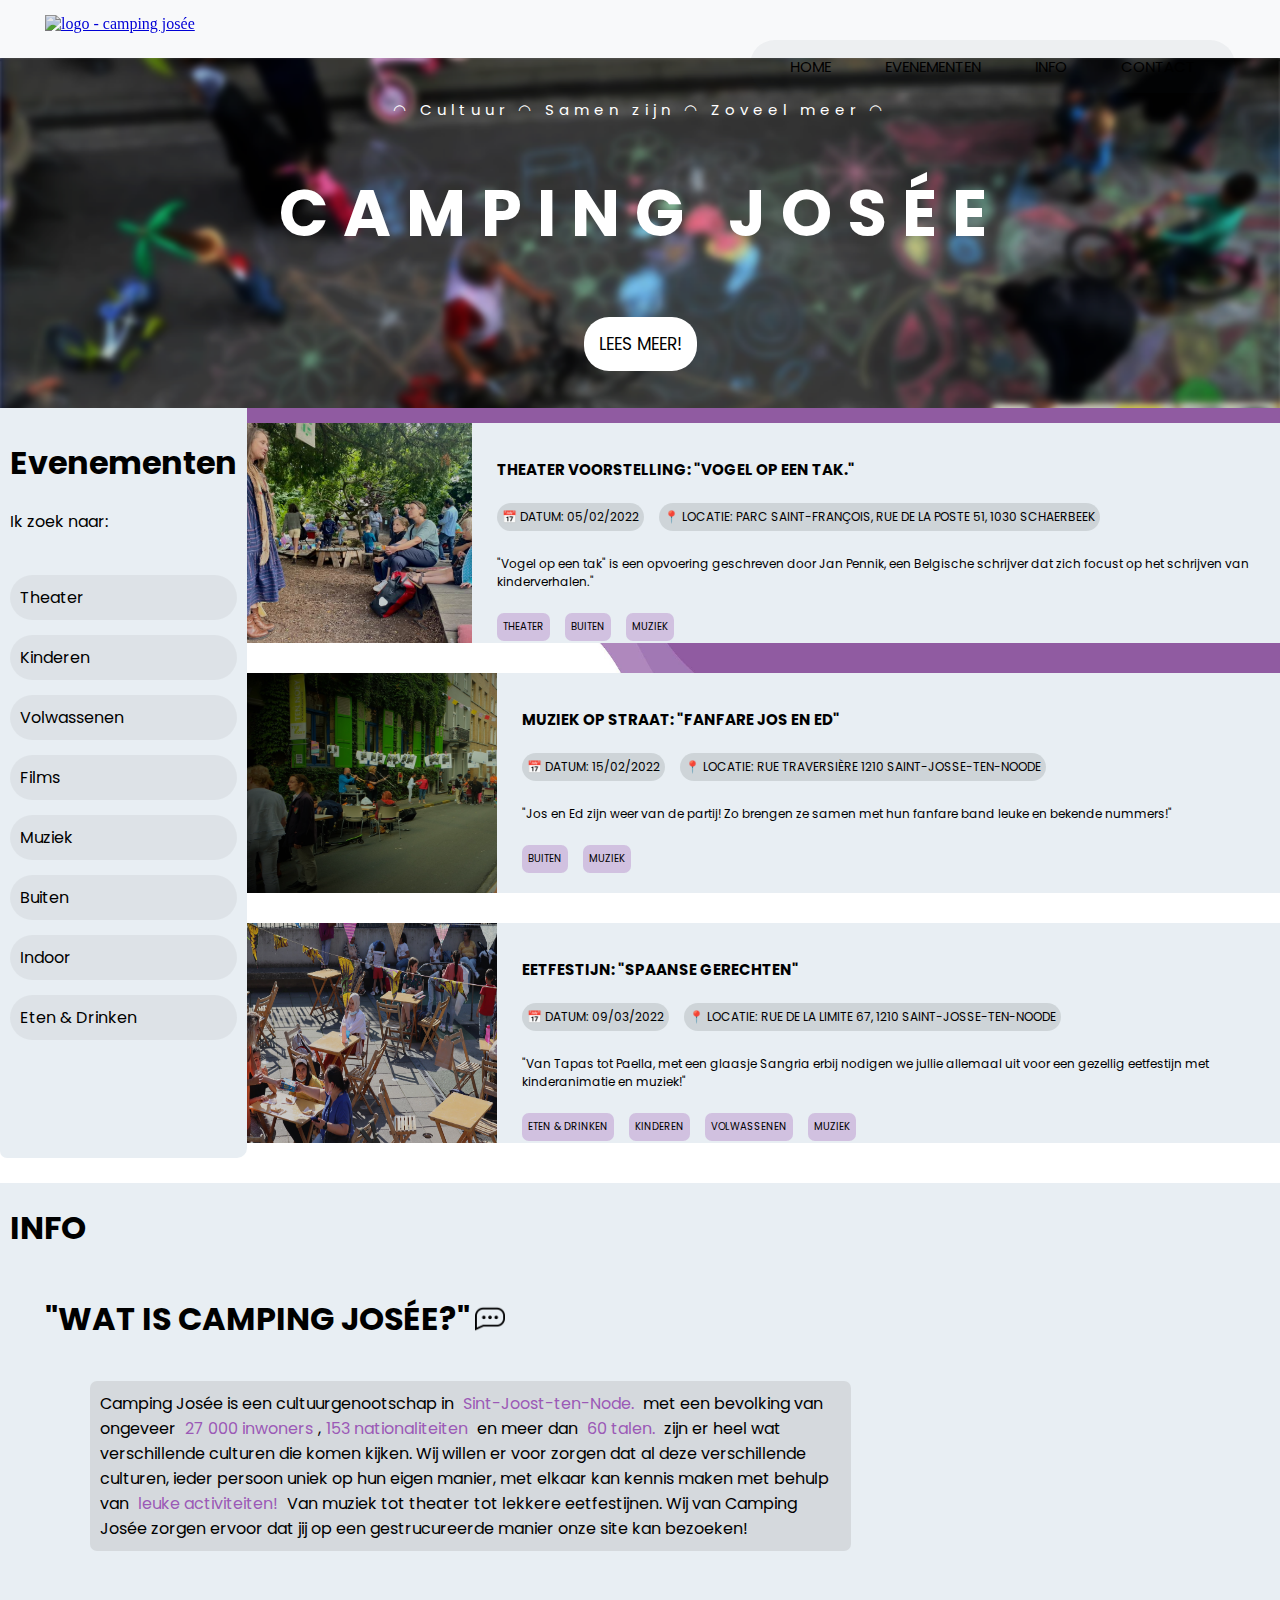
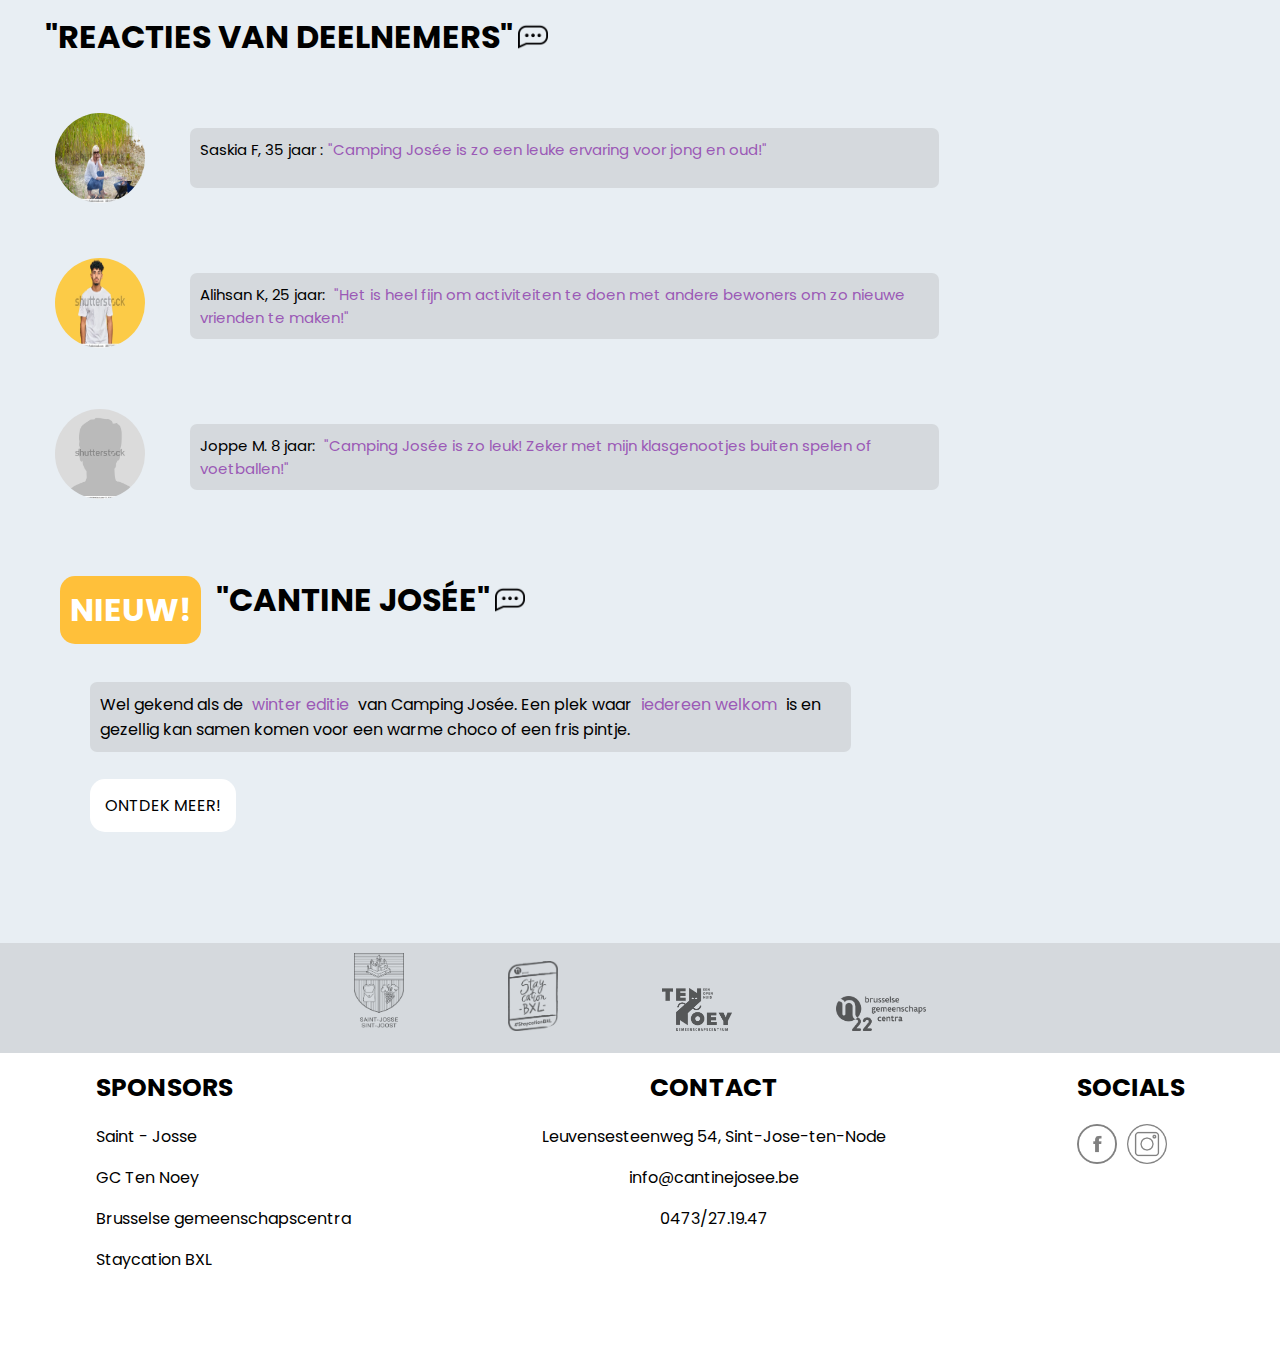
==== index.html @ c9c025d7 "PUSH2" ====
<!DOCTYPE html>
<html lang="en">

<head>
    <meta charset="UTF-8">
    <meta http-equiv="X-UA-Compatible" content="IE=edge">
    <meta name="viewport" content="width=device-width, initial-scale=1.0">
    <link rel="stylesheet" href="css/styles.css">
    <script src="scripts/script.js"></script>
    <title>Document</title>
</head>

<body>
    <div class="content_site">
        <div class="topnav">
            <a href="index.html"><img src="images/Logo_Camping_Josee.png" alt="logo - camping josée"></a>
            <div class="topnav_right">
                <a href="#index.html">home</a>
                <a href="#events">evenementen</a>
                <a href="#info">info</a>
                <a href="contact.html">contact</a>
            </div>
        </div>
        <div class="headerimg">
            <div class="headertext">
                <div class="header_spacer"></div>
                <p>◠ Cultuur ◠ Samen zijn ◠ Zoveel meer ◠</p>
                <h1>camping josée</h1>
                <div class="header_spacer"></div>
                <div class="button_header">
                    <a href="#info">lees meer!</a>
                </div>
            </div>
        </div>
        <div id="events"></div>
        <div class="events_area">
            <div class="eventsearch_area">
                <h1>Evenementen</h1>
                <p>Ik zoek naar:</p>
                <div class="header_spacer"></div>
                <div class="search_buttons">
                    <a href="theater.html">Theater</a>
                    <a href="kinderen.html">Kinderen</a>
                    <a href="volwassenen.html">Volwassenen</a>
                    <a href="films.html">Films</a>
                    <a href="muziek.html">Muziek</a>
                    <a href="buiten.html">Buiten</a>
                    <a href="indoor.html">Indoor</a>
                    <a href="eten.html">Eten & Drinken</a>
                </div>
            </div>
            <div class="card_position">
                <div class="event_card">
                    <img class="imagecard1" src="images/foto 2.jpg" alt="event_theater_buiten">
                    <div class="eventtext">
                        <div class="header_spacer"></div>
                        <h1>Theater voorstelling: "Vogel op een tak."</h1>
                        <div class="data_event">
                            <p>📅 Datum: 05/02/2022</p>
                            <p>📍 Locatie: Parc Saint-François, Rue de la Poste 51, 1030 Schaerbeek</p>
                        </div>
                        <p class="maxpwidth">"Vogel op een tak" is een opvoering geschreven door
                            Jan Pennik, een Belgische schrijver dat zich focust
                            op het schrijven van kinderverhalen."</p>
                        <div class="tags_event">
                            <p>theater</p>
                            <p>buiten</p>
                            <p>muziek</p>
                        </div>
                    </div>
                </div>

                <div class="event_card">
                    <img src="images/foto 8.jpg" alt="event_theater_buiten">
                    <div class="eventtext">
                        <div class="header_spacer"></div>
                        <h1>Muziek op straat: "Fanfare Jos en Ed"</h1>
                        <div class="data_event">
                            <p>📅 Datum: 15/02/2022</p>
                            <p>📍 Locatie:
                                Rue Traversière 1210 Saint-Josse-ten-Noode </p>
                        </div>
                        <p class="maxpwidth">"Jos en Ed zijn weer van de partij!
                            Zo brengen ze samen met hun fanfare band
                            leuke en bekende nummers!"</p>
                        <div class="tags_event">
                            <p>buiten</p>
                            <p>muziek</p>
                        </div>
                    </div>
                </div>

                <div class="event_card">
                    <img src="images/foto 10.jpg" alt="event_theater_buiten">
                    <div class="eventtext">
                        <div class="header_spacer"></div>
                        <h1>Eetfestijn: "Spaanse Gerechten"</h1>
                        <div class="data_event">
                            <p>📅 Datum: 09/03/2022</p>
                            <p>📍 Locatie: Rue de la Limite 67, 1210 Saint-Josse-ten-Noode</p>
                        </div>
                        <p class="maxpwidth">"Van Tapas tot Paella, met een glaasje Sangria erbij nodigen
                            we jullie allemaal uit voor een gezellig eetfestijn met
                            kinderanimatie en muziek!"</p>
                        <div class="tags_event">
                            <p>eten & drinken</p>
                            <p>kinderen</p>
                            <p>volwassenen</p>
                            <p>muziek</p>
                        </div>
                    </div>
                </div>
            </div>
        </div>
        <div class="header_spacer"></div>
        <div id="info"></div>
        <div class="more_area">
            <h1 class="h1_more">Info</h1>
            <div class="more_card">
                <div class="morecard_info">
                    <div class="positioner_morecard">
                        <h1>"Wat is Camping Josée?"</h1>
                        <img src="images/ico/ico_comment.png" alt="comment icon">
                    </div>
                    <p>Camping Josée is een cultuurgenootschap in <a href="">Sint-Joost-ten-Node.</a>
                        met een bevolking van ongeveer <a href="">27 000 inwoners</a>,<a href="">153
                            nationaliteiten</a> en meer dan <a href="">60 talen.</a>
                        zijn er heel wat verschillende culturen die komen kijken.

                        Wij willen er voor zorgen dat al deze verschillende culturen,
                        ieder persoon uniek op hun eigen manier, met elkaar kan kennis
                        maken met behulp van <a href="">leuke activiteiten!</a>

                        Van muziek tot theater tot lekkere eetfestijnen.
                        Wij van Camping Josée zorgen ervoor dat jij op een
                        gestrucureerde manier onze site kan bezoeken!
                    </p>
                </div>
            </div>
            <div class="header_spacer"></div>
            <div class="more_card">
                <div class="morecard_info">
                    <div class="positioner_morecard">
                        <h1>"Reacties van deelnemers"</h1>
                        <img src="images/ico/ico_comment.png" alt="comment icon">
                    </div>
                    <div class="profile_area">
                        <img src="images/stockphoto_acc/02082017-riga-latvia-handsome-female-600w-1614384241.webp"
                            alt="">
                        <p class="profile_comment"> Saskia F, 35 jaar :<a href="">"Camping Josée is zo een leuke
                                ervaring voor jong en oud!"</a></p>
                    </div>
                    <div class="profile_area">
                        <img src="images/stockphoto_acc/young-arab-man-wearing-casual-600w-1897755904.webp" alt="">
                        <p class="profile_comment">Alihsan K, 25 jaar: <a href="">"Het is heel fijn om
                                activiteiten te doen met andere bewoners om zo nieuwe vrienden te maken!"</a>
                        </p>
                    </div>
                    <div class="profile_area">
                        <img src="images/stockphoto_acc/default-avatar-profile-icon-grey-600w-518740741.webp" alt="">
                        <p class="profile_comment">Joppe M. 8 jaar: <a href="">"Camping Josée is zo leuk! Zeker
                                met mijn klasgenootjes buiten spelen of voetballen!"</a></p>
                    </div>
                </div>
            </div>
            <div class="header_spacer"></div>
            <div class="about_cantine">
                <div class="h1_textcantine">
                    <h1 id="new">nieuw!</h1>
                    <h1>"Cantine Josée"</h1>
                    <img src="images/ico/ico_comment.png" alt="comment icon">
                </div>
                <div class="info_cantine">
                    <p>Wel gekend als de <a href="">winter editie</a> van Camping Josée.
                        Een plek waar <a href="">iedereen welkom</a> is en gezellig kan samen komen voor
                        een warme choco of een fris pintje.</p>
                    <div class="header_spacer"></div>
                    <div class="button_cantine">
                        <a href="https://gpatsis.wixsite.com/cantinejosee/about-1" target="_blank">ontdek meer!</a>
                    </div>
                </div>
            </div>
            <div id="last_header" class="header_spacer"></div>
        </div>
        <div class="footer_page">
            <div class="footergray">
                <div class="header_spacer"></div>
                <div class="sponsors">
                    <a href="https://www.sjtn.brussels/nl" target="_blank"><img class="sponmarg" id="spo1"
                            src="images/ico/Sint-Joost-Ten-Node_logo_zwart.png" alt="sponsors"></a>
                    <a href="https://www.brussel.be/staycation-bxl-2021?_ga=2.72698323.1706214478.1643331813-280114804.1643331813"
                        target="_blank"><img class="sponmarg" id="spo2" src="images/ico/StaycationBXL_zwart.png"
                            alt="sponsors"></a>
                    <a href="https://www.tennoey.be/" target="_blank"><img class="sponmarg" id="spo3"
                            src="images/ico/Ten-Noey_logo_zwart.png" alt="sponsors"></a>
                    <a href="https://www.n22.brussels/" target="_blank"><img id="spo4" src="images/ico/N22_zwart.png"
                            alt="sponsors"></a>
                </div>
            </div>
            <div class="footerwhite">
                <div class="spons_pos">
                    <div id="sponsleft" class="spons_card">
                        <h1>sponsors</h1>
                        <p>Saint - Josse</p>
                        <p>GC Ten Noey</p>
                        <p>Brusselse gemeenschapscentra</p>
                        <p>Staycation BXL</p>
                    </div>
                    <div id="sponscenter" class="spons_card">
                        <h1>contact</h1>
                        <p>Leuvensesteenweg 54, Sint-Jose-ten-Node</p>
                        <p>info@cantinejosee.be </p>
                        <p>0473/27.19.47</p>
                    </div>
                    <div class="spons_card">
                        <h1>socials</h1>
                        <div class="imgspons">
                            <img class="imgspmar" src="images/ico/facebook.png" alt="facebook">
                            <img src="images/ico/instagram.png" alt="instagram">
                        </div>
                    </div>
                </div>
            </div>
        </div>
    </div>
</body>

</html>
---- css/styles.css ----
/* IMPORT FONT */

@import url('https://fonts.googleapis.com/css2?family=Poppins:wght@400;500;700&display=swap%27');


/*  */

body {
    margin: 0;

}

.events_area {
    display: flex;
    flex-direction: row;
    background-image: url(../images/background_event3.jpg);
    background-size: cover;

}

.more_area {
    display: flex;
    justify-content: center;
    flex-direction: column;
    background-color: #e8eef3;

}

.h1_more{
    font-family: 'Poppins', sans-serif;
    color: black;
    text-transform: uppercase; 
    text-align: left; 
    margin-left: 10px;

}

.more_card {
    width: 100%;

}

.morecard_info {
    margin-left: 45px;

}

.positioner_morecard {
    display: flex;
    flex-direction: row;

}

.positioner_morecard img {
    width: 30px;
    height: 30px;
    margin-left: 5px;
    margin-top: 30px;

}

.more_card h1 {
    font-family: 'Poppins', sans-serif;
    color: black;
    text-align: left;
    text-transform: uppercase;

}

.more_card p {
    font-family: 'Poppins', sans-serif;
    color: black;
    text-align: left;
    padding: 10px;
    margin-left: 45px;
    width: 60%;
    border-radius: 7px;
    background-color: #d5d9dd;



}

.more_card a {
    text-decoration: none;
    color: #9b59b6;
    border-radius: 15px;
    padding: 5px;
    transition: 200ms;

}

.more_card a:hover {
   text-decoration: underline;
}

.profile_area {
    display: flex;
    flex-direction: row;
    margin-bottom: 15px;
    border-radius: 7px;
    padding: 10px;

}

.profile_area img {
    width: 90px;
    height: 90px;
    margin-top: 20px;
    border-radius: 100%;

}

.profile_comment {
    font-size: 15px;
    margin-top: 35px;

}

.content_site {
    /* min-width: 750px; */
    max-width: 100%;

}

.topnav {
    background-color: rgba(44, 62, 80, 0.03); 
    padding-bottom: 25px;
    width: 100%;

}

.topnav img {
    width: 150px;
    margin-left: 45px;
    margin-top: 15px;
    filter: brightness(90%);
    transition: 200ms ease-in;

}

.topnav img:hover {
    cursor: pointer;
    filter: brightness(100%);
    transform: scale(1.03);

}

.topnav_right {
    margin-top: 40px;
    float: right;
    text-align: right;
    background-color: rgba(44, 62, 80, 0.05);
    padding: 15px;
    border-radius: 25px;
    margin-right: 45px; 
    transition: 200ms ease-out;

}

.topnav_right:hover {
    background-color: rgba(44, 62, 80, 0.25); 

}

.topnav_right a {
    font-family: 'Poppins', sans-serif;
    text-decoration: none;
    text-transform: uppercase;
    font-size: 15px;
    color: black;
    margin-bottom: 0px;
    padding: 10px;
    padding-right: 25px;
    padding-left: 25px;
    border-radius: 25px;
    transition: 200ms ease-in;

}

.topnav_right a:hover {
    color: white;
    background-color: #9b59b6;

}

.header_spacer {
    height: 25px;

}

.headerimg {
    /* Positioning image background */
    width: 100%;
    height: 350px;
    background-image: url(../images/foto\ 4.png);
    background-size: cover;
    margin-top: 0px;
    
}

.headerimg h1 {
    font-family: 'Poppins', sans-serif;
    color: white;
    text-transform: uppercase;
    text-align: center;
    font-size: 65px;
    letter-spacing: 15px;

}

.headerimg p {
    font-family: 'Poppins', sans-serif;
    color: white;    
    text-align: center;
    font-size: 15px;
    letter-spacing: 5px;

}

.button_header {    
    text-align: center;

}

.button_header a {
    font-family: 'Poppins', sans-serif;
    text-decoration: none;
    background-color: white;
    color: black;
    text-transform: uppercase;
    padding: 15px;
    border-radius: 25px;
    font-size: 17px;
    transition: 200ms ease-in;

}

.button_header a:hover {
    color: white;
    background-color: #9b59b6; 
    box-shadow: 0px 0px 26px 6px rgba(0,0,0,0.35);

}

.events_area {
    display: flex;
    flex-direction: row;

}

.search_buttons {
    display: flex;
    flex-direction: column;
    width: auto;

}

.eventsearch_area {
    width: 250px;
    background-color: #e8eef3;
    padding: 10px;
    transition: 200ms ease-in;
    border-radius: 0px 0px 10px 7px;
}

.eventsearch_area:hover {
    background-color: #e9ebed93;

}

.eventsearch_area h1 {
    font-family: 'Poppins', sans-serif;
    color: black;
    

}

.eventsearch_area p {
    font-family: 'Poppins', sans-serif;
    color: black;

}

.eventsearch_area a {
    font-family: 'Poppins', sans-serif;
    text-decoration: none;
    color: black;
    background-color: rgba(131, 131, 131, 0.1);
    padding: 10px;
    margin-bottom: 15px;
    border-radius: 25px;
    transition: 200ms ease-in;

}

.eventsearch_area a:hover {
    background-color: rgba(155, 89, 182, 0.3);
}

#active {
    background-color: #9b59b6;
    color: white;

}

.card_position {
    display: flex;
    flex-direction: column;
    max-width: 100%;
    overflow: hidden;
    margin-left: 30%;

}

.event_card {
    display: flex;
    flex-direction: row;
    overflow: hidden;
    height: 220px;
    margin-top: 15px;
    margin-bottom: 15px;
    border-radius: 7px 0px 0px 7px;
    background-color: #e8eef3;
    transition: 200ms ease-in;

}

.event_card:hover {
    cursor: pointer;
    background-color: #e9ebed93;
    transform: scale(1.03); 

}

.eventtext h1 { 
    font-family: 'Poppins', sans-serif;
    color: black;
    text-transform: uppercase;
    font-size: 15px;


}

.eventtext p {
    font-family: 'Poppins', sans-serif;
    color: black; 
    font-size: 12px;   
    

}

.data_event {
    display: flex;
    flex-direction: row;

}

.data_event p {
    font-size: 12px;
    background-color: rgba(189, 195, 199, 0.6);
    width: 400px;
    padding: 5px;
    border-radius: 25px;
    font-size: 12px;
    width: auto;
    text-transform: uppercase;
    margin-right: 15px;

}

.event_card img {
    width: 250px;
    height: auto;
    border-radius: 7px 0px 0px 7px;
    filter: brightness(80%);
    transition: 200ms ease-in;

}

.event_card img:hover {
    filter: brightness(100%);
    transform: scale(1.1);

}

.eventtext {
    margin-left: 25px;
    margin-right: 15px;

}

.tags_event {
    display: flex;
    flex-direction: row;

}

.tags_event p {
    margin-right: 15px;
    text-transform: uppercase;
    font-size: 10px;
    padding: 6px;
    border-radius: 7px;
    background-color: rgba(155, 89, 182, 0.3);

}


/* MEDIA QUERIES */

@media only screen and ( max-width: 750px) {

    .topnav {
        display: flex;
        justify-content: center;
        flex-direction: column;
    }

    .topnav_right {
        display: flex;
        justify-content: center;
        flex-direction: column;
        background-color: white;
        margin-right: 55px;
        margin-left: 55px;
        margin-top: 5px;
        transition: 0ms;

    }

    .topnav_right a {
        text-align: center;
        transition: 0ms;


    }

    .topnav_right a:hover {
        background-color: #9b59b6;

    }

    .topnav_right:hover {
        background-color: white;

    }

    .topnav img {
        width: 200px;
        display: flex;
        justify-content: center;
        filter: none;
        margin: 0 auto;
        margin-top: 0px;
        filter: brightness(100%);
        transition: 0ms;

    }

    .topnav img:hover {
        transform: scale(1);

    }

    .headerimg h1 {
        font-size: 55px;

    }

    .headerimg p {
        font-size: 10px;

    }

    .button_header a{
        font-size: 15px;
        transition: 0ms;

    }

    .header_spacer {
        height: 10px;
        background-color: rgba(245, 245, 245, 0);

    }

    .eventsearch_area {
        display: flex;
        flex-direction: column;
        width: 100%;

    }

    .search_buttons {
        display: flex;
        justify-content: center;
        flex-direction: row;

    }

    .search_buttons a {
        padding: 5px;
        margin-right: 5px;

    }

    .events_area h1 ,p{
        text-align: center;

    }

    .card_position {
        display: flex;
        justify-content: center;

    }

    .event_card {
        margin-left: 0px;
        height: 250px;
        transition: 0ms;

    }

    .event_card:hover {
        transform: scale(1);

    }

    .event_card img {
        width: 250px;
        height: auto;
        transition: 0ms;

    }

    .event_card img:hover {
        transform: scale(1);
        filter: brightness(80%);

    }

    .events_area {
        display: flex;
        flex-direction: column;
        background-image: url(../images/background_event3.jpg);
        background-size: cover;

    }

}

@media only screen and (max-width: 1600px){
    .card_position {
        display: flex;
        flex-direction: column;
        max-width: 100%;
        overflow: hidden;
        margin-left: 5%;
    }
}

@media only screen and (max-width: 1300px){
    .card_position {
        display: flex;
        flex-direction: column;
        max-width: 100%;
        overflow: hidden;
        margin-left: 0%;
    }

    .event_card{
        border-radius: 0px 0px 0px 0px;      
    }

    .event_card img{
        border-radius: 0px 0px 0px 0px;
    }

}






@media only screen and (max-width: 1075px){
    .card_position p{
        font-size: 9px;
    }
    
}

@media only screen and (max-width: 900px){
    .card_position p{
        font-size: 7px;
    }

    .search_buttons{
        font-size: 7px;
    }

    .eventtext p{
        max-width: 220px;
    }
}

@media only screen and (max-width: 517px){
    
    .search_buttons{
        font-size: 5px;
    }

    

    .event_card img{
        width: 150px;
        height: 150px;
    }

}

@media only screen and (max-width: 400px){
    .card_position p{
        font-size: 4px;
    }
    
    .event_card{
        width: 375px;
        height: 150px;
        border-radius: 0px;
    }
}





@media only screen and (min-width: 3000px){
    .eventsearch_area{
        height: 1000px;
    }
    
}

.about_cantine {
    margin-left: 45px;

}

.h1_textcantine {
    display: flex;
    flex-direction: row;

}
.h1_textcantine #new {
    background-color: #ffc03a;
    color: white;
    padding: 10px;
    border-radius: 15px;

}

.about_cantine h1 {
    font-family: 'Poppins', sans-serif;
    color: black;
    text-transform: uppercase; 
    text-align: left;
    margin-left: 15px;

}

.about_cantine img {
    width: 30px;
    height: 30px;
    margin-left: 5px;
    margin-top: 30px;

}

.info_cantine p {
    font-family: 'Poppins', sans-serif;
    color: black;
    padding: 10px;
    margin-left: 45px;
    border-radius: 7px;
    background-color: #d5d9dd;
    width: 60%;

}

.info_cantine a {
    text-decoration: none;
    color: #9b59b6;
    border-radius: 15px;
    padding: 5px;
    transition: 200ms; 

}

.info_cantine a:hover {
    text-decoration: underline;

}

.button_cantine {
    text-align: left;
    margin-left: 45px;

}

.button_cantine a {
    font-family: 'Poppins', sans-serif;
    color: black;
    text-decoration: none;
    text-transform: uppercase;
    padding: 15px;
    background-color: white;
    transition: 200ms ease-in;

}

.button_cantine a:hover {
    text-decoration: none;
    color: white;
    background-color: #9b59b6;

}

#last_header {
    margin-bottom: 100px;

}

.footer_page {
    display: flex;
    flex-direction: column;

}

.footergray {
    background-color: #d5d9dd;
    width: 100%;
    height: 100px;
    padding-bottom: 10px;
    display: flex;
    flex-direction: row;
    justify-content: center;

}

.sponmarg {
    margin-right: 100px;

}

.sponsors a {
    filter: opacity(60%);
    transition: 200ms ease-in;

}

.sponsors a:hover {
    filter: opacity(100%);

}

#spo1 {
    width: 50px;
    margin-top: 10px;

}

#spo2 {
    width: 50px;

}

#spo3 {
    width: 70px;

}

#spo4 {
    width: 90px;

}

.footerwhite {
    background-color: white;
    width: 100%;
    height: 300px;

}

.spons_pos {
    display: flex;
    justify-content: space-around;

}

.spons_card h1 {
    font-family: 'Poppins', sans-serif;
    color: black;
    text-transform: uppercase;
    font-size: 25px;

}

.spons_card p {
    font-family: 'Poppins', sans-serif;
    color: black;
    text-transform: none

}

.imgspons {
    display: flex;
    flex-direction: row;
    justify-content: left;

}

.imgspons img {
    width: 40px;
    filter: opacity(50%);
    transition: 200ms ease-in;

}

.imgspons img:hover {
    cursor: pointer;
    filter: opacity(100%);

}

.imgspmar {
    margin-right: 10px;

}

#sponscenter {
    text-align: center;
}

#sponsleft {
    text-align: left;

}

.h1_textcantine #new {
    background-color: #ffc03a;
    color: white;
    padding: 10px;
    border-radius: 15px;
    animation: infinite newlogo 1s ease-in-out;

}

/* ANIMATION */

@keyframes newlogo {
    0% {
       background-color: #ffc03a;
       transform: scale(1); 
    }
    50% {
        background-color: #ffd885;
        transform: scale(1.02);

    }
    100% {
        transform: scale(1);

    }
}

/*  */


@media only screen and (max-width: 750px){
    .sponmarg{
        margin-right:10px;
    }

    .footerwhite p{
        font-size: 5px;
    }

    .footerwhite h1{
        font-size: 10px;
    }


}
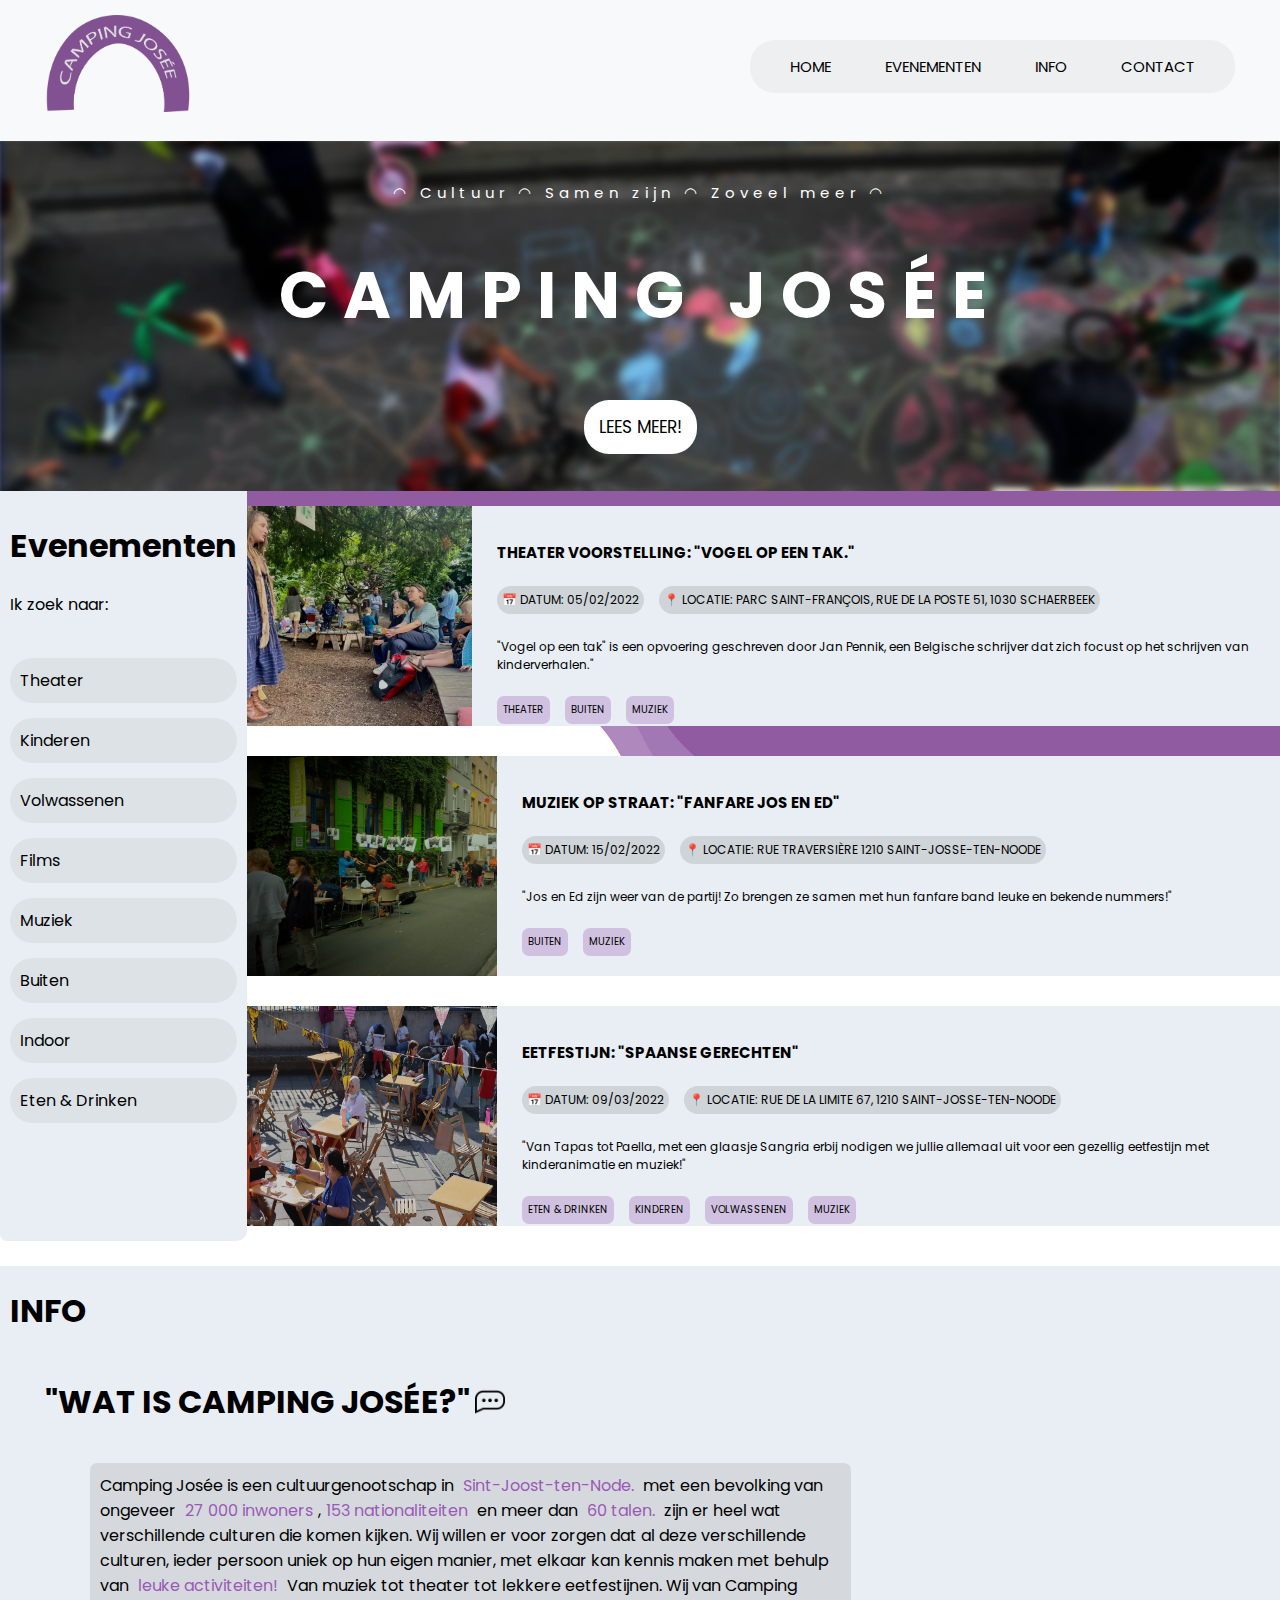
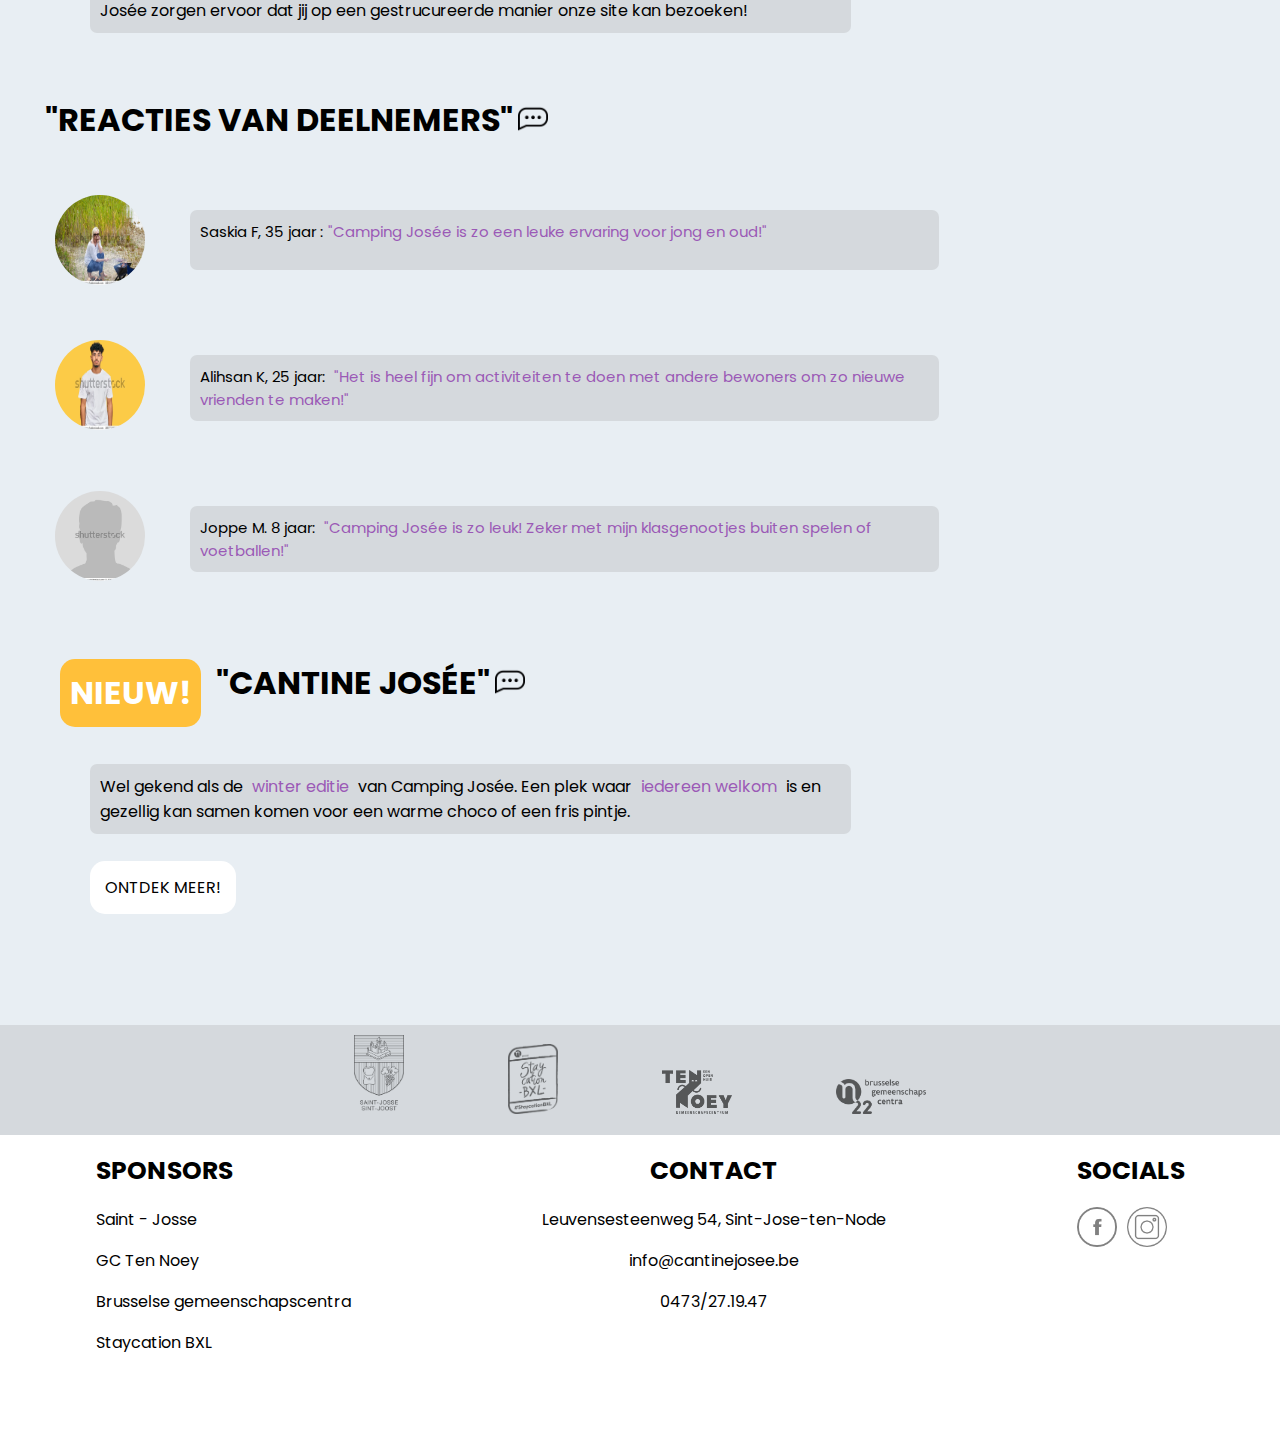
==== commit 4a67a8cb: "PUSH3" ====
--- a/index.html
+++ b/index.html
@@ -13,7 +13,7 @@
 <body>
     <div class="content_site">
         <div class="topnav">
-            <a href="index.html"><img src="images/Logo_Camping_Josee.png" alt="logo - camping josée"></a>
+            <a href="index.html"><img src="images/logo_camping_josee.png" alt="logo - camping josée"></a>
             <div class="topnav_right">
                 <a href="#index.html">home</a>
                 <a href="#events">evenementen</a>
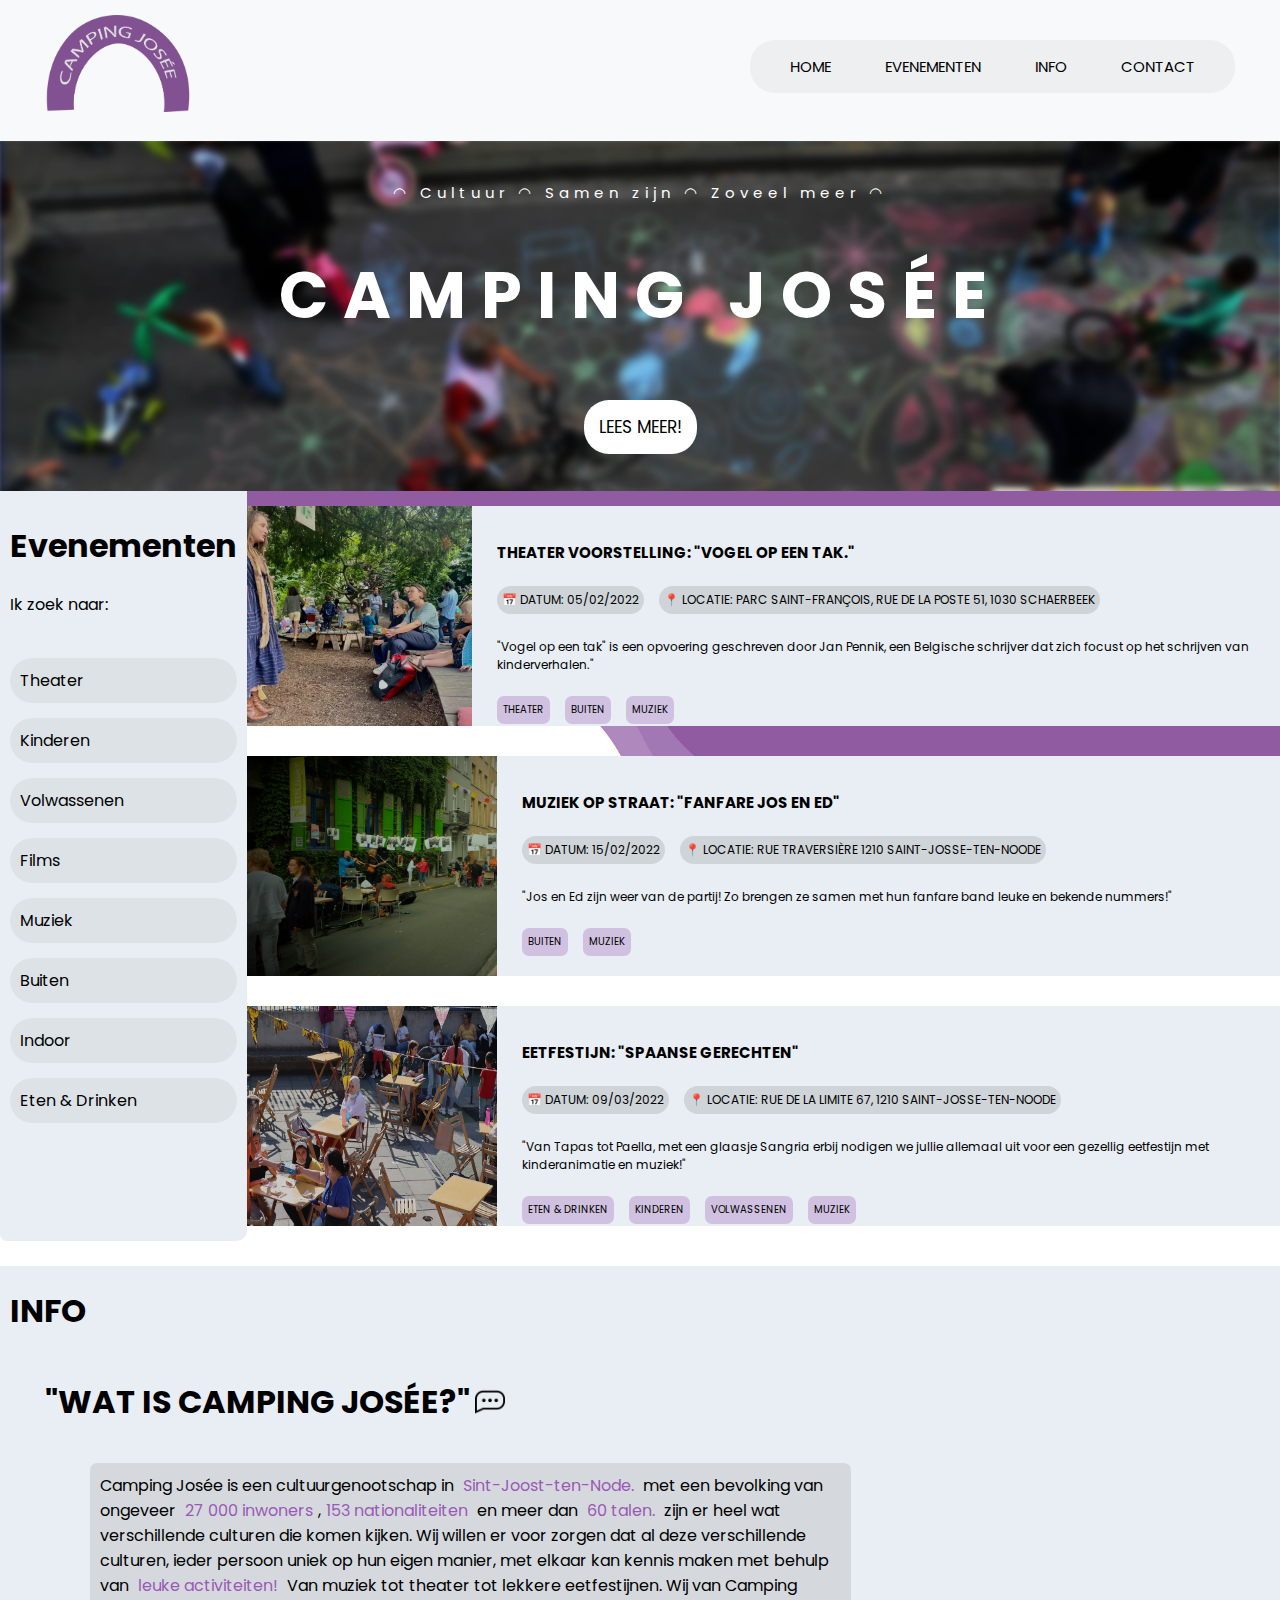
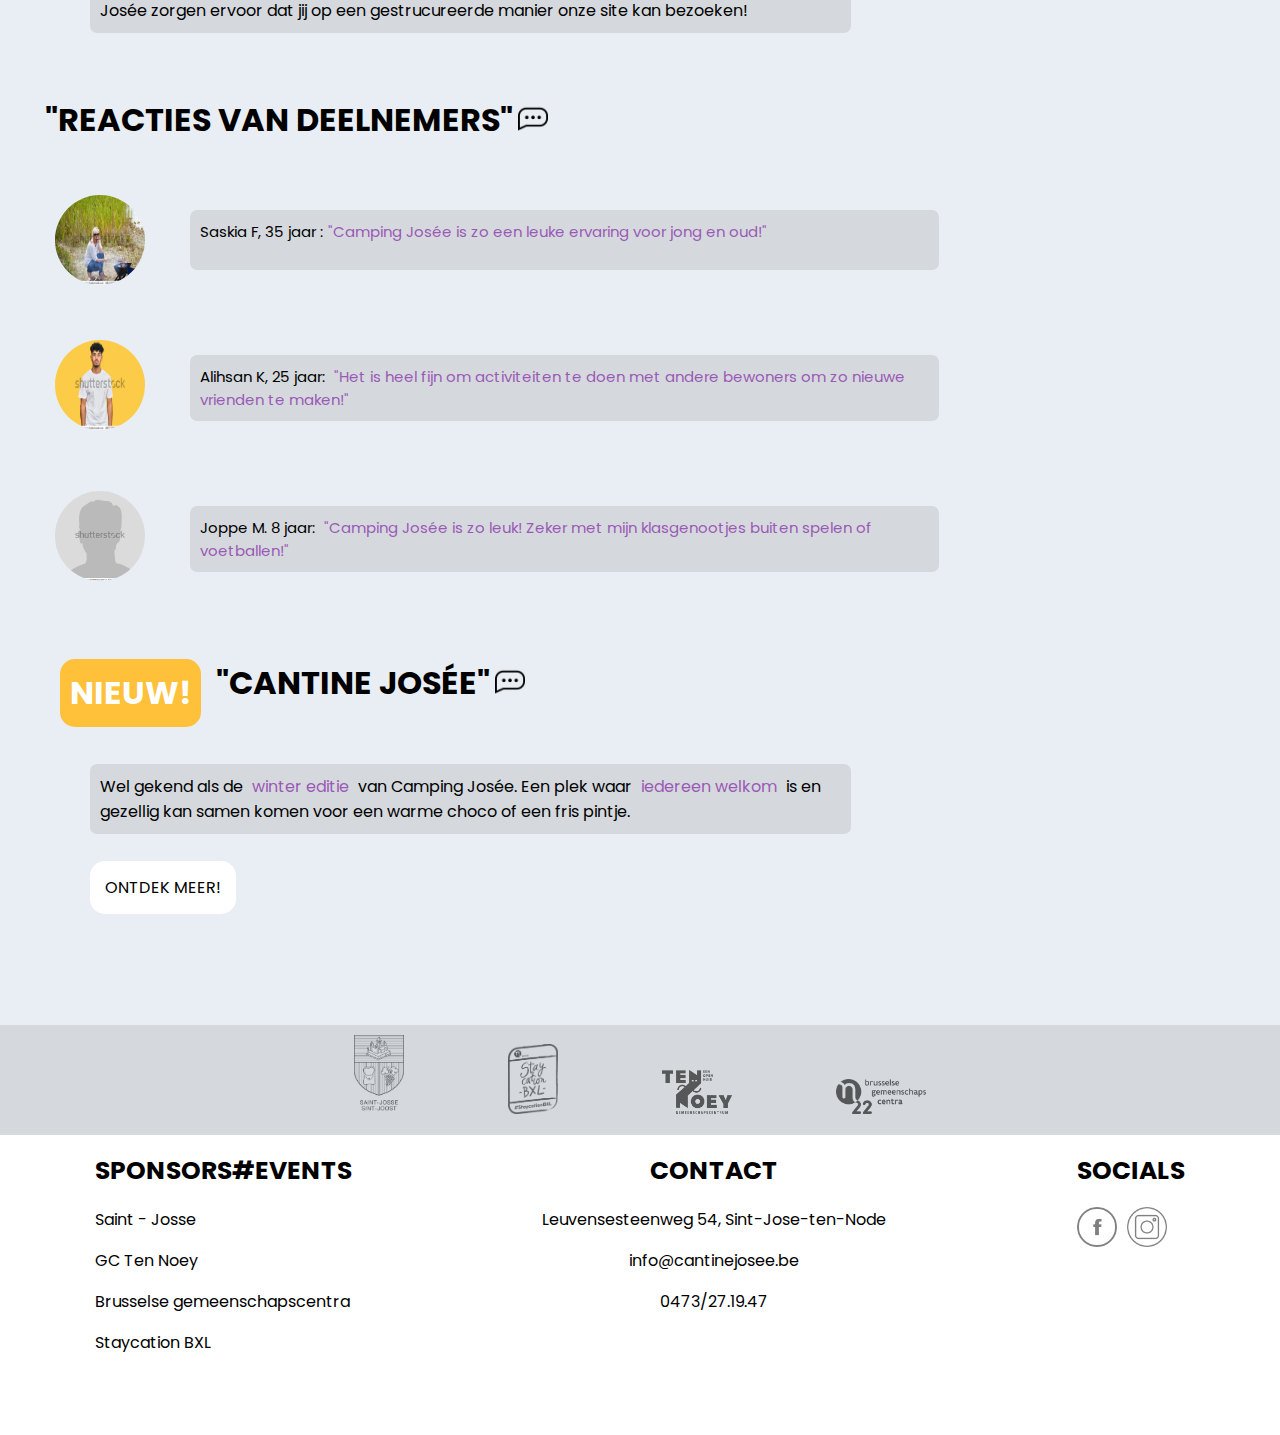
==== commit 1a812357: "PUSH8" ====
--- a/index.html
+++ b/index.html
@@ -39,14 +39,14 @@
                 <p>Ik zoek naar:</p>
                 <div class="header_spacer"></div>
                 <div class="search_buttons">
-                    <a href="theater.html">Theater</a>
-                    <a href="kinderen.html">Kinderen</a>
-                    <a href="volwassenen.html">Volwassenen</a>
-                    <a href="films.html">Films</a>
-                    <a href="muziek.html">Muziek</a>
-                    <a href="buiten.html">Buiten</a>
-                    <a href="indoor.html">Indoor</a>
-                    <a href="eten.html">Eten & Drinken</a>
+                    <a href="theater.html#events">Theater</a>
+                    <a href="kinderen.html#events">Kinderen</a>
+                    <a href="volwassenen.html#events">Volwassenen</a>
+                    <a href="films.html#events">Films</a>
+                    <a href="muziek.html#events">Muziek</a>
+                    <a href="buiten.html#events">Buiten</a>
+                    <a href="indoor.html#events">Indoor</a>
+                    <a href="eten.html#events">Eten & Drinken</a>
                 </div>
             </div>
             <div class="card_position">
@@ -200,7 +200,7 @@
             <div class="footerwhite">
                 <div class="spons_pos">
                     <div id="sponsleft" class="spons_card">
-                        <h1>sponsors</h1>
+                        <h1>sponsors#events</h1>
                         <p>Saint - Josse</p>
                         <p>GC Ten Noey</p>
                         <p>Brusselse gemeenschapscentra</p>
--- a/css/styles.css
+++ b/css/styles.css
@@ -892,5 +892,15 @@
         font-size: 10px;
     }
 
-
+    .eventsearch_area {
+        padding: 0px;
+    }
+}
+
+@media only screen and (max-width: 400px){
+    .h1_textcantine h1{
+        font-size: 20px;
+    }
+
+    
 }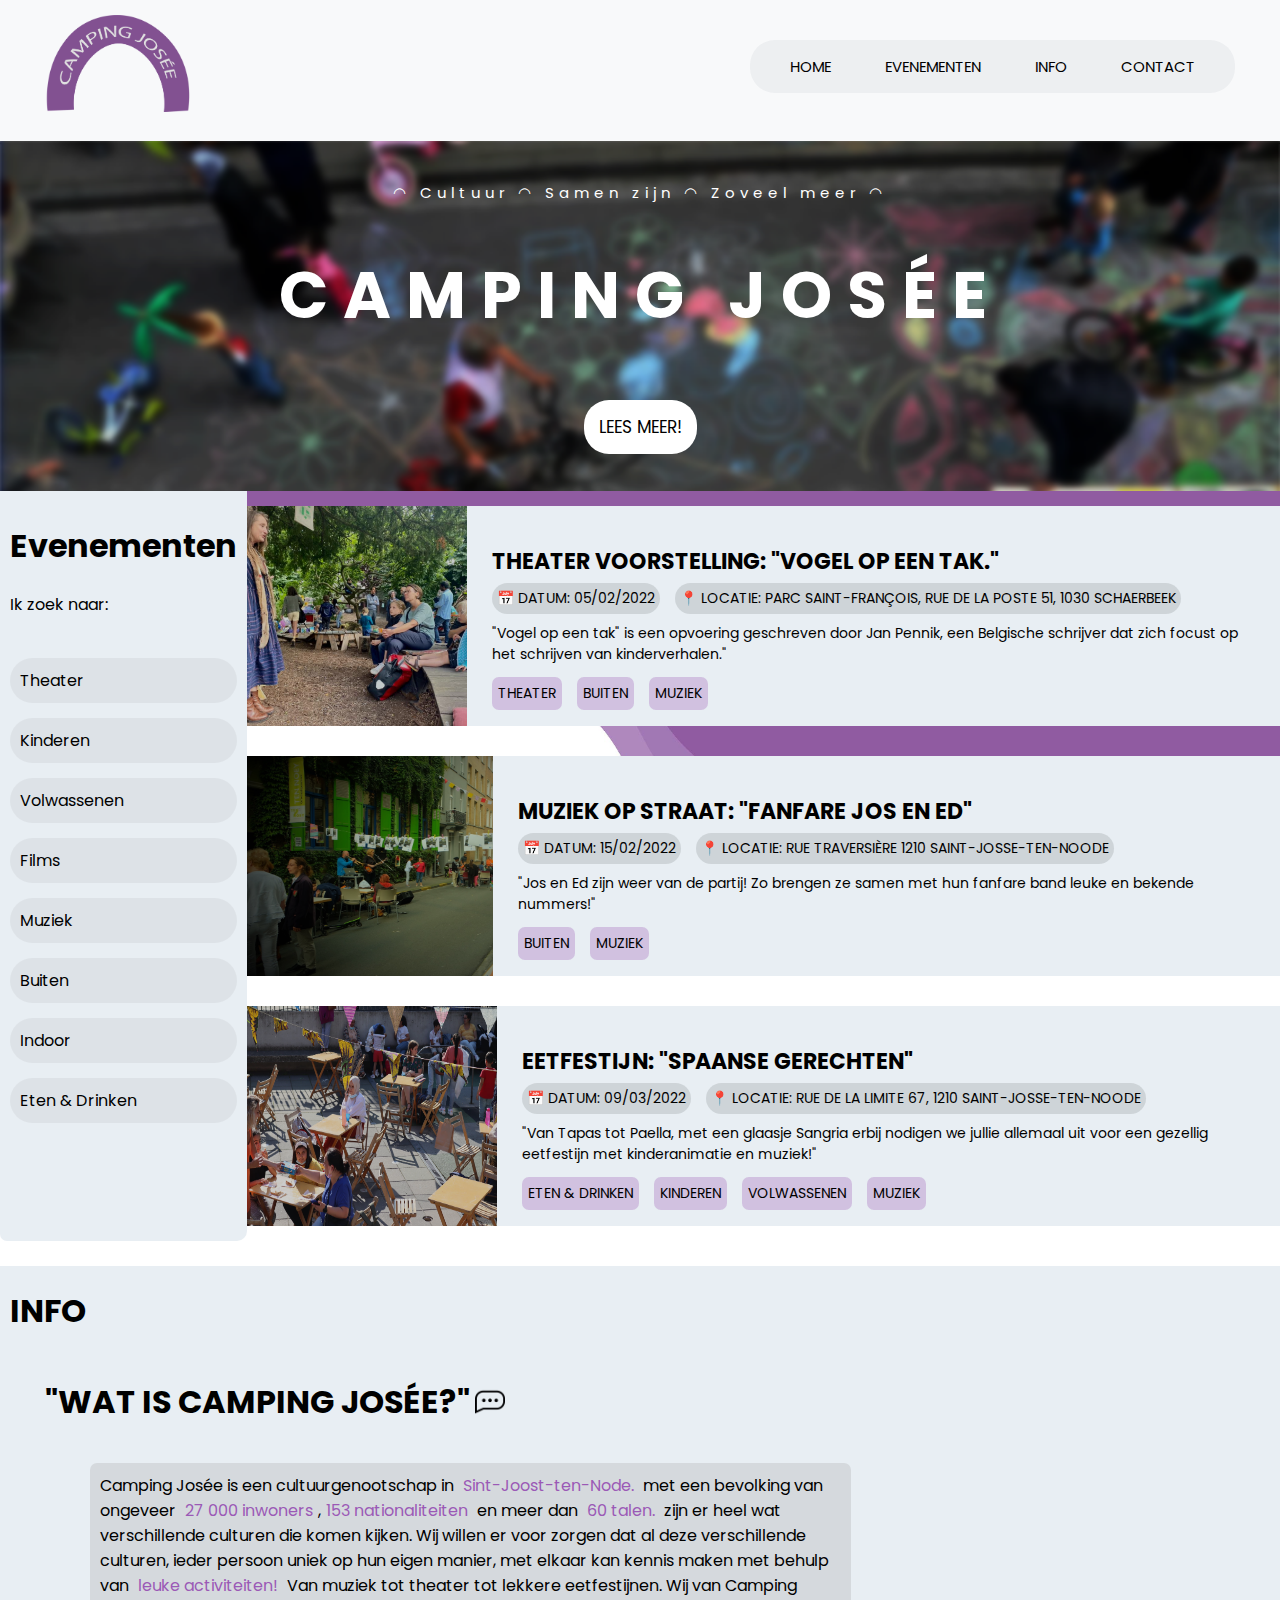
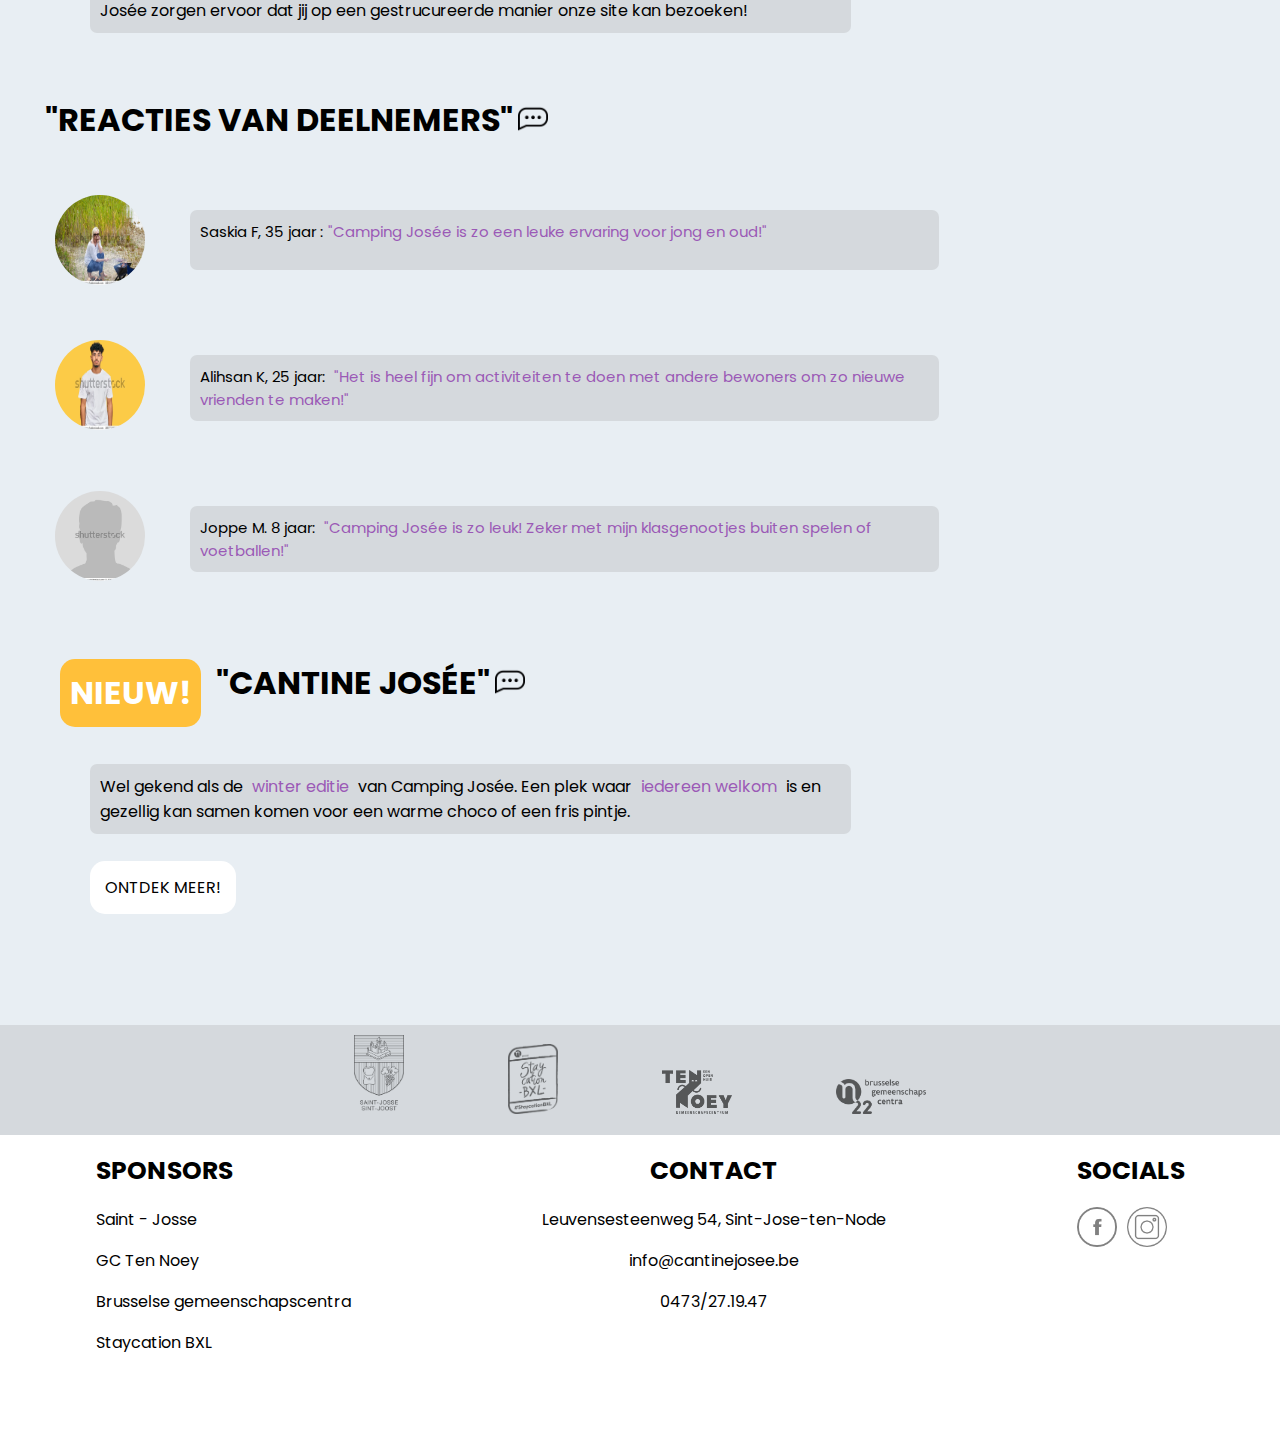
==== commit e5457c1c: "Push" ====
--- a/index.html
+++ b/index.html
@@ -15,7 +15,7 @@
         <div class="topnav">
             <a href="index.html"><img src="images/logo_camping_josee.png" alt="logo - camping josée"></a>
             <div class="topnav_right">
-                <a href="#index.html">home</a>
+                <a href="index.html">home</a>
                 <a href="#events">evenementen</a>
                 <a href="#info">info</a>
                 <a href="contact.html">contact</a>
@@ -39,14 +39,17 @@
                 <p>Ik zoek naar:</p>
                 <div class="header_spacer"></div>
                 <div class="search_buttons">
-                    <a href="theater.html#events">Theater</a>
-                    <a href="kinderen.html#events">Kinderen</a>
-                    <a href="volwassenen.html#events">Volwassenen</a>
-                    <a href="films.html#events">Films</a>
-                    <a href="muziek.html#events">Muziek</a>
-                    <a href="buiten.html#events">Buiten</a>
-                    <a href="indoor.html#events">Indoor</a>
-                    <a href="eten.html#events">Eten & Drinken</a>
+                    <div class="buttons_scroll">
+                        <a href="theater.html#events">Theater</a>
+                        <a href="kinderen.html#events">Kinderen</a>
+                        <a href="volwassenen.html#events">Volwassenen</a>
+                        <a href="films.html#events">Films</a>
+                        <a href="muziek.html#events">Muziek</a>
+                        <a href="buiten.html#events">Buiten</a>
+                        <a href="indoor.html#events">Indoor</a>
+                        <a href="eten.html#events">Eten & Drinken</a>
+                        <div class="header_spacer"></div>
+                    </div>
                 </div>
             </div>
             <div class="card_position">
@@ -200,7 +203,7 @@
             <div class="footerwhite">
                 <div class="spons_pos">
                     <div id="sponsleft" class="spons_card">
-                        <h1>sponsors#events</h1>
+                        <h1>sponsors</h1>
                         <p>Saint - Josse</p>
                         <p>GC Ten Noey</p>
                         <p>Brusselse gemeenschapscentra</p>
--- a/css/styles.css
+++ b/css/styles.css
@@ -26,11 +26,11 @@
 
 }
 
-.h1_more{
-    font-family: 'Poppins', sans-serif;
-    color: black;
-    text-transform: uppercase; 
-    text-align: left; 
+.h1_more {
+    font-family: 'Poppins', sans-serif;
+    color: black;
+    text-transform: uppercase;
+    text-align: left;
     margin-left: 10px;
 
 }
@@ -91,7 +91,7 @@
 }
 
 .more_card a:hover {
-   text-decoration: underline;
+    text-decoration: underline;
 }
 
 .profile_area {
@@ -124,7 +124,7 @@
 }
 
 .topnav {
-    background-color: rgba(44, 62, 80, 0.03); 
+    background-color: rgba(44, 62, 80, 0.03);
     padding-bottom: 25px;
     width: 100%;
 
@@ -153,13 +153,12 @@
     background-color: rgba(44, 62, 80, 0.05);
     padding: 15px;
     border-radius: 25px;
-    margin-right: 45px; 
+    margin-right: 45px;
     transition: 200ms ease-out;
-
 }
 
 .topnav_right:hover {
-    background-color: rgba(44, 62, 80, 0.25); 
+    background-color: rgba(44, 62, 80, 0.25);
 
 }
 
@@ -196,7 +195,7 @@
     background-image: url(../images/foto\ 4.png);
     background-size: cover;
     margin-top: 0px;
-    
+
 }
 
 .headerimg h1 {
@@ -211,14 +210,14 @@
 
 .headerimg p {
     font-family: 'Poppins', sans-serif;
-    color: white;    
+    color: white;
     text-align: center;
     font-size: 15px;
     letter-spacing: 5px;
 
 }
 
-.button_header {    
+.button_header {
     text-align: center;
 
 }
@@ -238,8 +237,8 @@
 
 .button_header a:hover {
     color: white;
-    background-color: #9b59b6; 
-    box-shadow: 0px 0px 26px 6px rgba(0,0,0,0.35);
+    background-color: #9b59b6;
+    box-shadow: 0px 0px 26px 6px rgba(0, 0, 0, 0.35);
 
 }
 
@@ -272,7 +271,7 @@
 .eventsearch_area h1 {
     font-family: 'Poppins', sans-serif;
     color: black;
-    
+
 
 }
 
@@ -329,24 +328,24 @@
 .event_card:hover {
     cursor: pointer;
     background-color: #e9ebed93;
-    transform: scale(1.03); 
-
-}
-
-.eventtext h1 { 
-    font-family: 'Poppins', sans-serif;
-    color: black;
-    text-transform: uppercase;
-    font-size: 15px;
+    transform: scale(1.03);
+
+}
+
+.eventtext h1 {
+    font-family: 'Poppins', sans-serif;
+    color: black;
+    text-transform: uppercase;
+    font-size: 22px;
 
 
 }
 
 .eventtext p {
     font-family: 'Poppins', sans-serif;
-    color: black; 
-    font-size: 12px;   
-    
+    color: black;
+    font-size: 17px;
+    margin-top: -5px;
 
 }
 
@@ -362,10 +361,11 @@
     width: 400px;
     padding: 5px;
     border-radius: 25px;
-    font-size: 12px;
+    font-size: 15px;
     width: auto;
     text-transform: uppercase;
     margin-right: 15px;
+    margin-top: -10px;
 
 }
 
@@ -399,17 +399,18 @@
 .tags_event p {
     margin-right: 15px;
     text-transform: uppercase;
-    font-size: 10px;
+    font-size: 15px;
     padding: 6px;
     border-radius: 7px;
     background-color: rgba(155, 89, 182, 0.3);
+    margin-top: -10px;
 
 }
 
 
 /* MEDIA QUERIES */
 
-@media only screen and ( max-width: 750px) {
+@media only screen and (max-width: 750px) {
 
     .topnav {
         display: flex;
@@ -473,7 +474,7 @@
 
     }
 
-    .button_header a{
+    .button_header a {
         font-size: 15px;
         transition: 0ms;
 
@@ -505,7 +506,8 @@
 
     }
 
-    .events_area h1 ,p{
+    .events_area h1,
+    p {
         text-align: center;
 
     }
@@ -551,7 +553,7 @@
 
 }
 
-@media only screen and (max-width: 1600px){
+@media only screen and (max-width: 1600px) {
     .card_position {
         display: flex;
         flex-direction: column;
@@ -561,7 +563,7 @@
     }
 }
 
-@media only screen and (max-width: 1300px){
+@media only screen and (max-width: 1300px) {
     .card_position {
         display: flex;
         flex-direction: column;
@@ -570,78 +572,152 @@
         margin-left: 0%;
     }
 
-    .event_card{
-        border-radius: 0px 0px 0px 0px;      
-    }
-
-    .event_card img{
+    .event_card {
         border-radius: 0px 0px 0px 0px;
     }
 
-}
-
-
-
-
-
-
-@media only screen and (max-width: 1075px){
-    .card_position p{
+    .event_card img {
+        border-radius: 0px 0px 0px 0px;
+    }
+
+    .event_card p {
+        font-size: 14px;
+    }
+
+    .tags_event p {
+        margin-top: -2px;
+    }
+
+}
+
+@media screen and (max-width: 1720) {}
+
+@media only screen and (max-width: 1050px) {
+
+    .event_card p {
+        font-size: 17px;
+    }
+
+}
+
+@media only screen and (max-width: 930px) {
+    .event_card p {
+        font-size: 17px;
+    }
+
+    .event_card h1 {
+        font-size: 20px;
+    }
+
+    .tags_event p {
+        margin-top: 7px;
+    }
+}
+
+
+
+
+
+@media only screen and (max-width: 1075px) {
+    .card_position p {
         font-size: 9px;
     }
-    
-}
-
-@media only screen and (max-width: 900px){
-    .card_position p{
+
+}
+
+@media only screen and (max-width: 900px) {
+    .card_position p {
         font-size: 7px;
     }
 
-    .search_buttons{
+    .search_buttons {
         font-size: 7px;
     }
 
-    .eventtext p{
+    .eventtext p {
         max-width: 220px;
     }
 }
 
-@media only screen and (max-width: 517px){
-    
-    .search_buttons{
+@media only screen and (max-width: 517px) {
+
+    .search_buttons {
         font-size: 5px;
     }
 
-    
-
-    .event_card img{
+
+
+    .event_card img {
         width: 150px;
         height: 150px;
     }
 
 }
 
-@media only screen and (max-width: 400px){
-    .card_position p{
+
+
+
+
+
+.buttons_scroll {
+    display: flex;
+    flex-direction: column;
+}
+
+
+
+
+
+
+@media only screen and (max-width: 400px) {
+
+    .card_position p {
         font-size: 4px;
     }
-    
-    .event_card{
+
+    .event_card {
         width: 375px;
         height: 150px;
         border-radius: 0px;
     }
-}
-
-
-
-
-
-@media only screen and (min-width: 3000px){
-    .eventsearch_area{
+
+    .search_buttons {
+        display: flex;
+        overflow: hidden;
+
+    }
+
+    .buttons_scroll {
+        display: flex;
+        overflow-y: hidden;
+        overflow-x: scroll;
+
+    }
+
+    .search_buttons a {
+        display: flex;
+        justify-content: center;
+        text-align: center;
+        text-transform: uppercase;
+        max-height: 50px;
+        font-size: 20px;
+        padding: 15px;
+        margin-left: 10px;
+        margin-right: 10px;
+    }
+
+}
+
+
+
+
+
+
+@media only screen and (min-width: 3000px) {
+    .eventsearch_area {
         height: 1000px;
     }
-    
+
 }
 
 .about_cantine {
@@ -654,6 +730,7 @@
     flex-direction: row;
 
 }
+
 .h1_textcantine #new {
     background-color: #ffc03a;
     color: white;
@@ -665,7 +742,7 @@
 .about_cantine h1 {
     font-family: 'Poppins', sans-serif;
     color: black;
-    text-transform: uppercase; 
+    text-transform: uppercase;
     text-align: left;
     margin-left: 15px;
 
@@ -695,7 +772,7 @@
     color: #9b59b6;
     border-radius: 15px;
     padding: 5px;
-    transition: 200ms; 
+    transition: 200ms;
 
 }
 
@@ -812,7 +889,6 @@
     font-family: 'Poppins', sans-serif;
     color: black;
     text-transform: none
-
 }
 
 .imgspons {
@@ -862,14 +938,16 @@
 
 @keyframes newlogo {
     0% {
-       background-color: #ffc03a;
-       transform: scale(1); 
-    }
+        background-color: #ffc03a;
+        transform: scale(1);
+    }
+
     50% {
         background-color: #ffd885;
         transform: scale(1.02);
 
     }
+
     100% {
         transform: scale(1);
 
@@ -879,16 +957,16 @@
 /*  */
 
 
-@media only screen and (max-width: 750px){
-    .sponmarg{
-        margin-right:10px;
-    }
-
-    .footerwhite p{
+@media only screen and (max-width: 750px) {
+    .sponmarg {
+        margin-right: 10px;
+    }
+
+    .footerwhite p {
         font-size: 5px;
     }
 
-    .footerwhite h1{
+    .footerwhite h1 {
         font-size: 10px;
     }
 
@@ -897,10 +975,10 @@
     }
 }
 
-@media only screen and (max-width: 400px){
-    .h1_textcantine h1{
+@media only screen and (max-width: 400px) {
+    .h1_textcantine h1 {
         font-size: 20px;
     }
 
-    
+
 }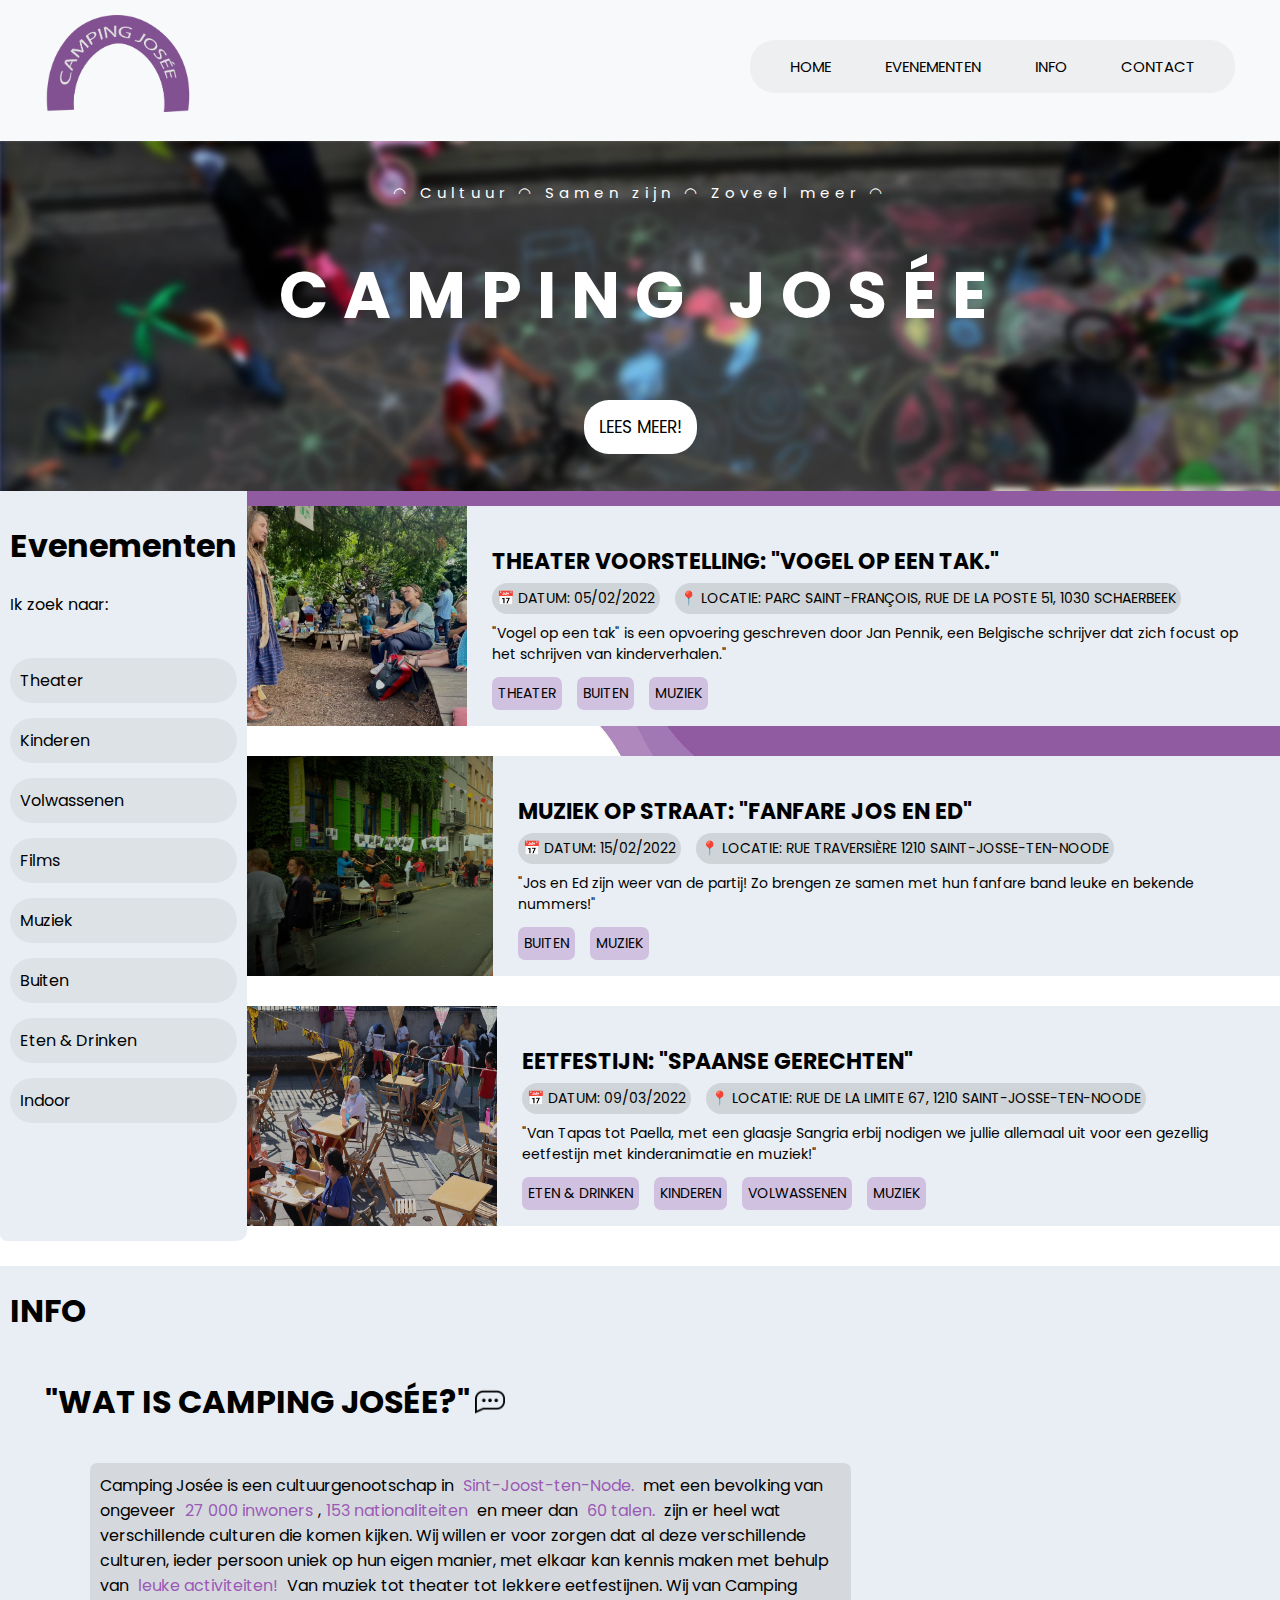
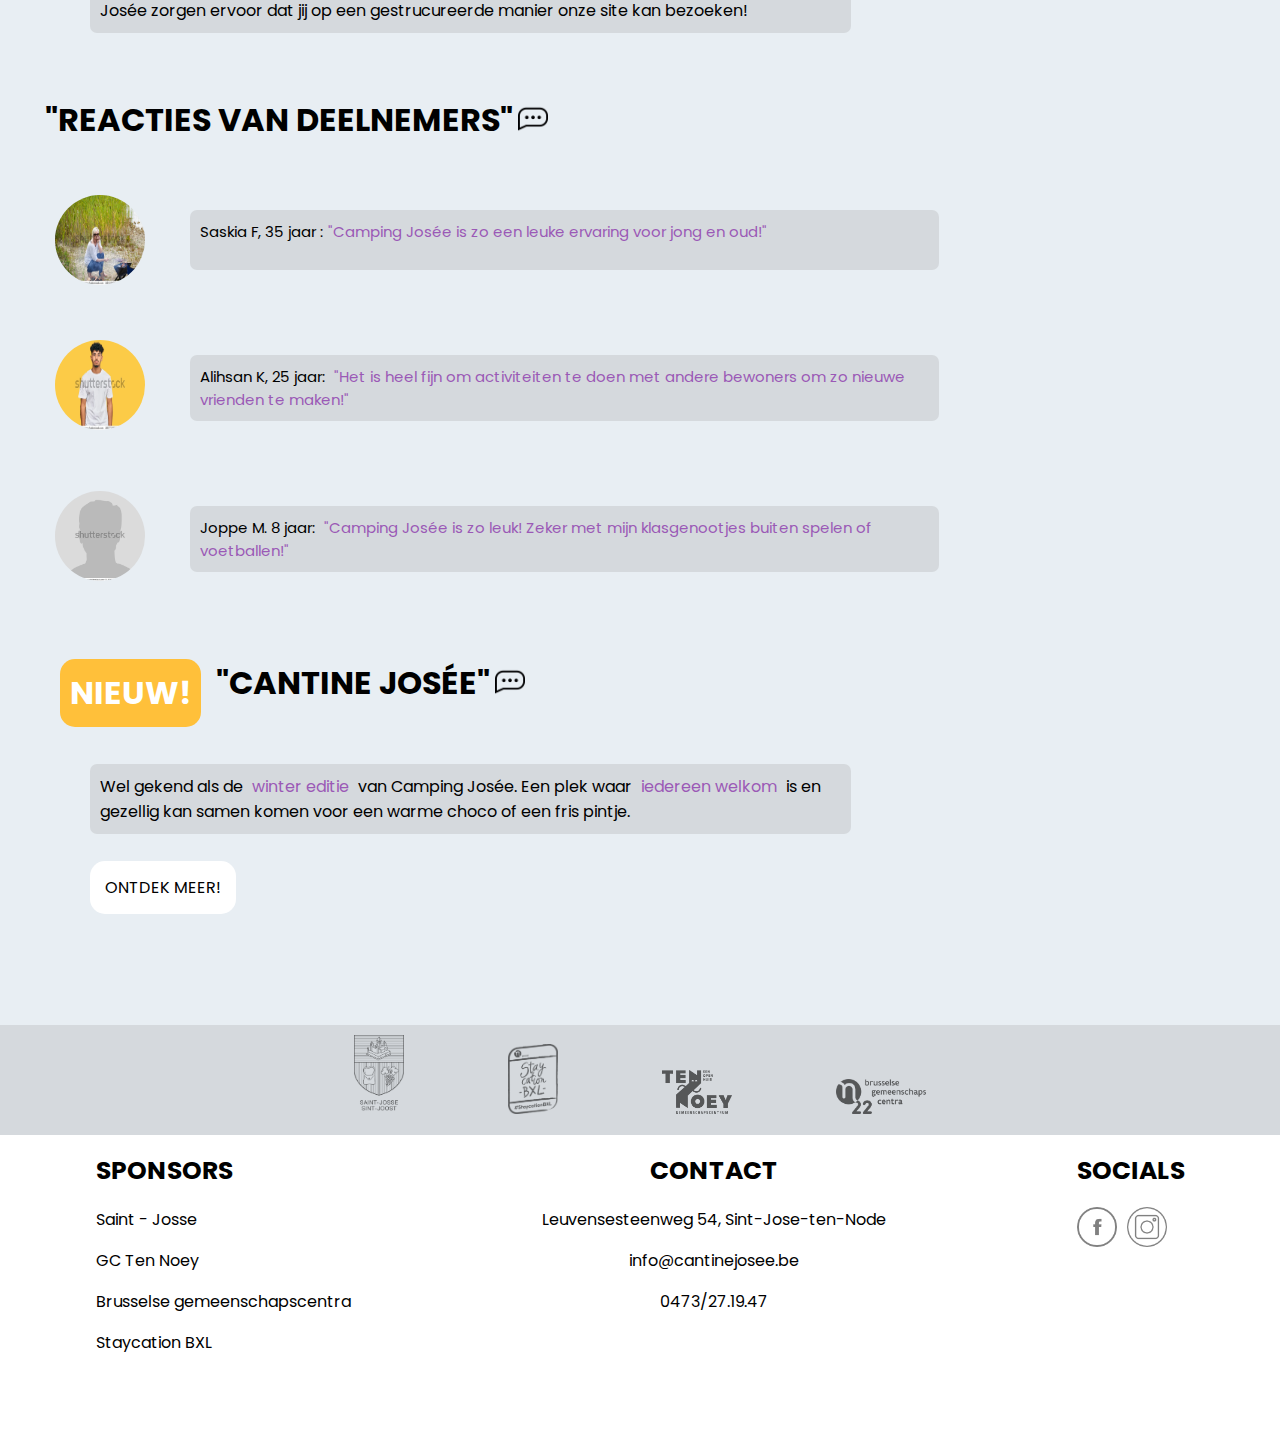
==== commit 09365c36: "PUSH1" ====
--- a/index.html
+++ b/index.html
@@ -46,8 +46,8 @@
                         <a href="films.html#events">Films</a>
                         <a href="muziek.html#events">Muziek</a>
                         <a href="buiten.html#events">Buiten</a>
+                        <a href="eten.html#events">Eten & Drinken</a>
                         <a href="indoor.html#events">Indoor</a>
-                        <a href="eten.html#events">Eten & Drinken</a>
                         <div class="header_spacer"></div>
                     </div>
                 </div>
--- a/css/styles.css
+++ b/css/styles.css
@@ -76,8 +76,6 @@
     width: 60%;
     border-radius: 7px;
     background-color: #d5d9dd;
-
-
 
 }
 
@@ -410,149 +408,6 @@
 
 /* MEDIA QUERIES */
 
-@media only screen and (max-width: 750px) {
-
-    .topnav {
-        display: flex;
-        justify-content: center;
-        flex-direction: column;
-    }
-
-    .topnav_right {
-        display: flex;
-        justify-content: center;
-        flex-direction: column;
-        background-color: white;
-        margin-right: 55px;
-        margin-left: 55px;
-        margin-top: 5px;
-        transition: 0ms;
-
-    }
-
-    .topnav_right a {
-        text-align: center;
-        transition: 0ms;
-
-
-    }
-
-    .topnav_right a:hover {
-        background-color: #9b59b6;
-
-    }
-
-    .topnav_right:hover {
-        background-color: white;
-
-    }
-
-    .topnav img {
-        width: 200px;
-        display: flex;
-        justify-content: center;
-        filter: none;
-        margin: 0 auto;
-        margin-top: 0px;
-        filter: brightness(100%);
-        transition: 0ms;
-
-    }
-
-    .topnav img:hover {
-        transform: scale(1);
-
-    }
-
-    .headerimg h1 {
-        font-size: 55px;
-
-    }
-
-    .headerimg p {
-        font-size: 10px;
-
-    }
-
-    .button_header a {
-        font-size: 15px;
-        transition: 0ms;
-
-    }
-
-    .header_spacer {
-        height: 10px;
-        background-color: rgba(245, 245, 245, 0);
-
-    }
-
-    .eventsearch_area {
-        display: flex;
-        flex-direction: column;
-        width: 100%;
-
-    }
-
-    .search_buttons {
-        display: flex;
-        justify-content: center;
-        flex-direction: row;
-
-    }
-
-    .search_buttons a {
-        padding: 5px;
-        margin-right: 5px;
-
-    }
-
-    .events_area h1,
-    p {
-        text-align: center;
-
-    }
-
-    .card_position {
-        display: flex;
-        justify-content: center;
-
-    }
-
-    .event_card {
-        margin-left: 0px;
-        height: 250px;
-        transition: 0ms;
-
-    }
-
-    .event_card:hover {
-        transform: scale(1);
-
-    }
-
-    .event_card img {
-        width: 250px;
-        height: auto;
-        transition: 0ms;
-
-    }
-
-    .event_card img:hover {
-        transform: scale(1);
-        filter: brightness(80%);
-
-    }
-
-    .events_area {
-        display: flex;
-        flex-direction: column;
-        background-image: url(../images/background_event3.jpg);
-        background-size: cover;
-
-    }
-
-}
-
 @media only screen and (max-width: 1600px) {
     .card_position {
         display: flex;
@@ -590,7 +445,6 @@
 
 }
 
-@media screen and (max-width: 1720) {}
 
 @media only screen and (max-width: 1050px) {
 
@@ -676,7 +530,6 @@
     }
 
     .event_card {
-        width: 375px;
         height: 150px;
         border-radius: 0px;
     }
@@ -689,6 +542,7 @@
 
     .buttons_scroll {
         display: flex;
+        flex-direction: row;
         overflow-y: hidden;
         overflow-x: scroll;
 
@@ -958,6 +812,147 @@
 
 
 @media only screen and (max-width: 750px) {
+     
+    .topnav {
+        display: flex;
+        justify-content: center;
+        flex-direction: column;
+    }
+
+    .topnav_right {
+        display: flex;
+        justify-content: center;
+        flex-direction: column;
+        background-color: white;
+        margin-right: 55px;
+        margin-left: 55px;
+        margin-top: 5px;
+        transition: 0ms;
+
+    }
+
+    .topnav_right a {
+        text-align: center;
+        transition: 0ms;
+
+
+    }
+
+    .topnav_right a:hover {
+        background-color: #9b59b6;
+
+    }
+
+    .topnav_right:hover {
+        background-color: white;
+
+    }
+
+    .topnav img {
+        width: 200px;
+        display: flex;
+        justify-content: center;
+        filter: none;
+        margin: 0 auto;
+        margin-top: 0px;
+        filter: brightness(100%);
+        transition: 0ms;
+
+    }
+
+    .topnav img:hover {
+        transform: scale(1);
+
+    }
+
+    .headerimg h1 {
+        font-size: 55px;
+
+    }
+
+    .headerimg p {
+        font-size: 10px;
+
+    }
+
+    .button_header a {
+        font-size: 15px;
+        transition: 0ms;
+
+    }
+
+    .header_spacer {
+        height: 10px;
+        background-color: rgba(245, 245, 245, 0);
+
+    }
+
+    .eventsearch_area {
+        display: flex;
+        flex-direction: column;
+        width: 100%;
+
+    }
+
+    .search_buttons {
+        display: flex;
+        justify-content: center;
+        flex-direction: row;
+
+    }
+
+    .search_buttons a {
+        padding: 5px;
+        margin-right: 5px;
+
+    }
+
+    .events_area h1,
+    p {
+        text-align: center;
+
+    }
+
+    .card_position {
+        display: flex;
+        justify-content: center;
+
+    }
+
+    .event_card {
+        margin-left: 0px;
+        height: 250px;
+        transition: 0ms;
+
+    }
+
+    .event_card:hover {
+        transform: scale(1);
+
+    }
+
+    .event_card img {
+        width: 250px;
+        height: auto;
+        transition: 0ms;
+
+    }
+
+    .event_card img:hover {
+        transform: scale(1);
+        filter: brightness(80%);
+
+    }
+
+    .events_area {
+        display: flex;
+        flex-direction: column;
+        background-image: url(../images/background_event3.jpg);
+        background-size: cover;
+
+    }
+
+   
     .sponmarg {
         margin-right: 10px;
     }
@@ -972,6 +967,59 @@
 
     .eventsearch_area {
         padding: 0px;
+    }
+
+    .card_position p {
+        font-size: 4px;
+    }
+
+    .event_card {
+        height: 150px;
+        border-radius: 0px;
+    }
+
+    .search_buttons {
+        display: flex;
+        overflow: hidden;
+
+    }
+
+    .buttons_scroll {
+        display: flex;
+        flex-direction: row;
+        overflow-y: hidden;
+        overflow-x: scroll;
+
+    }
+
+    .search_buttons a {
+        display: flex;
+        justify-content: center;
+        text-align: center;
+        text-transform: uppercase;
+        max-height: 50px;
+        font-size: 20px;
+        padding: 15px;
+        margin-left: 10px;
+        margin-right: 10px;
+        min-width: 155px;
+    }
+
+    .eventtext h1 {
+        font-size: 10px;
+    }
+
+    .eventtext p {
+        margin-top: 0px;
+        font-size: 7px;
+    }
+
+    .data_event {
+        font-size: 5px;
+    }
+
+    .tags_event {
+        margin-top: 0px;
     }
 }
 
@@ -980,5 +1028,4 @@
         font-size: 20px;
     }
 
-
 }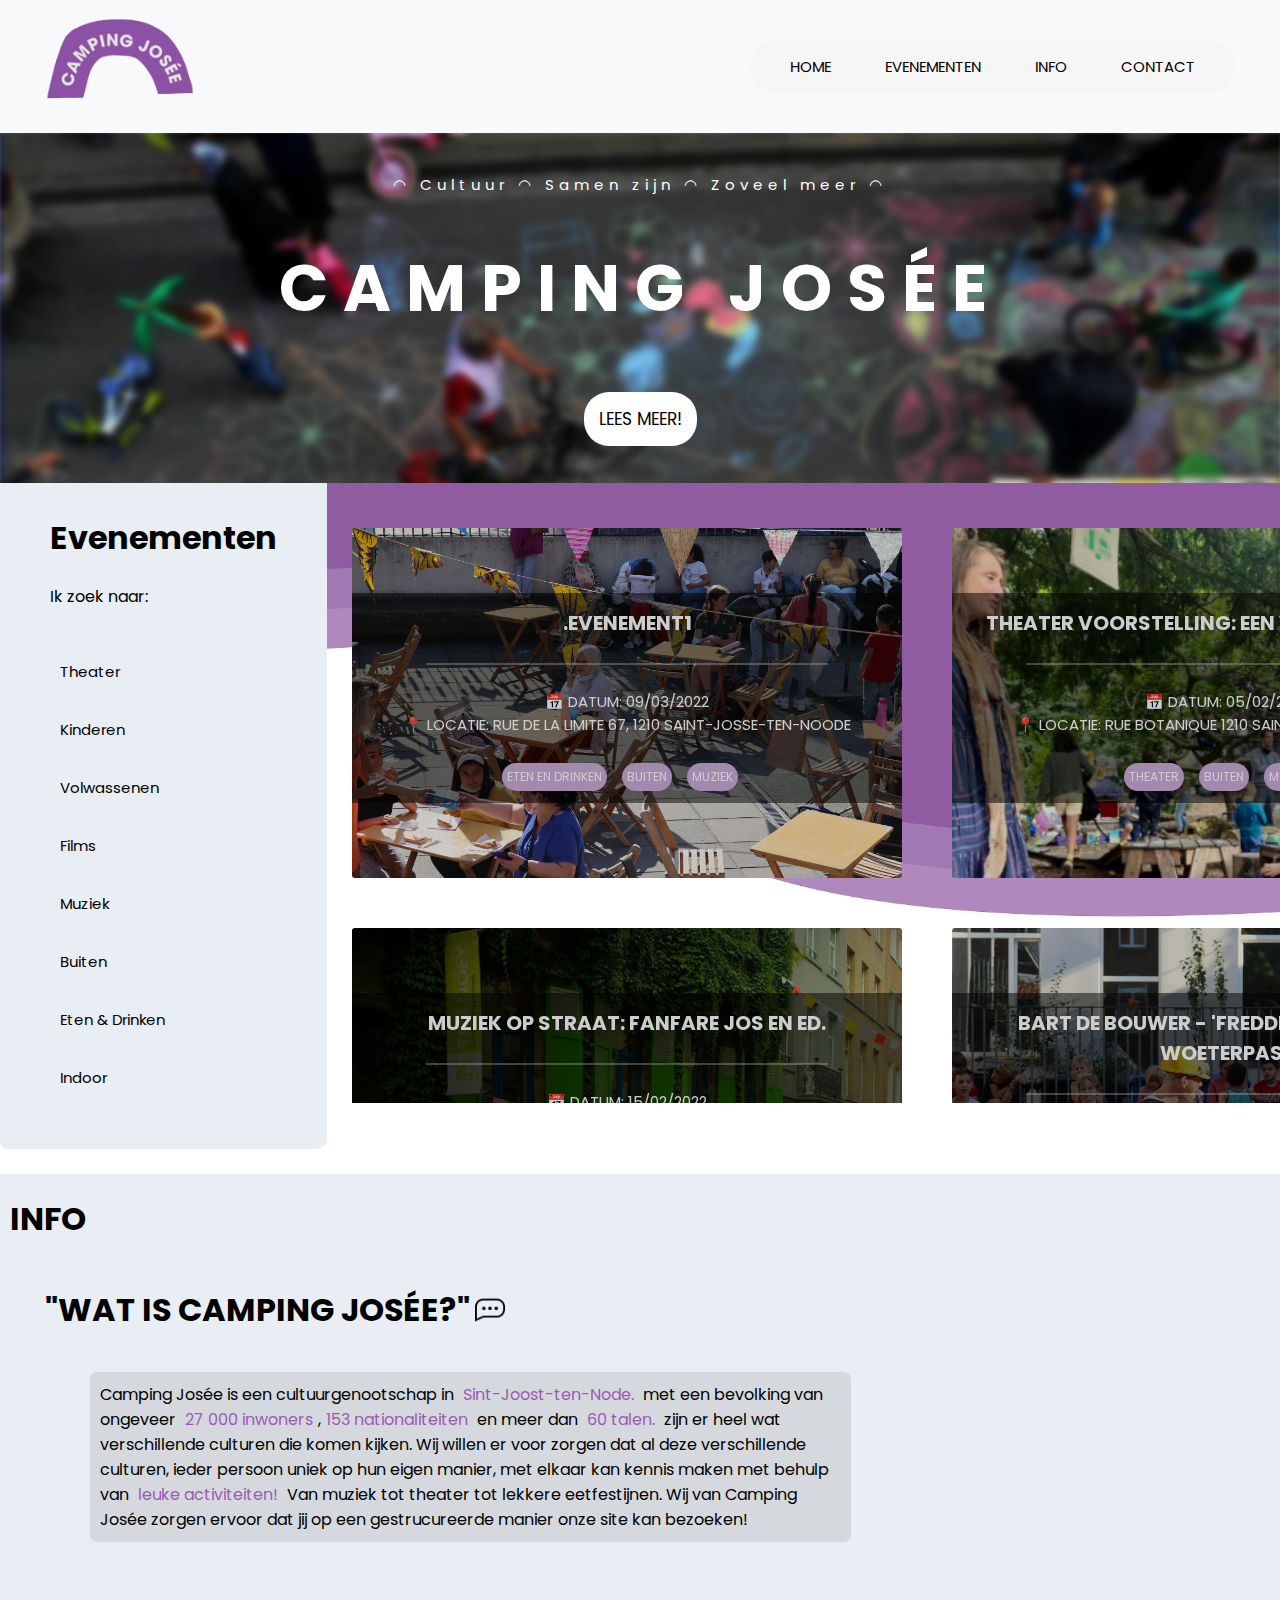
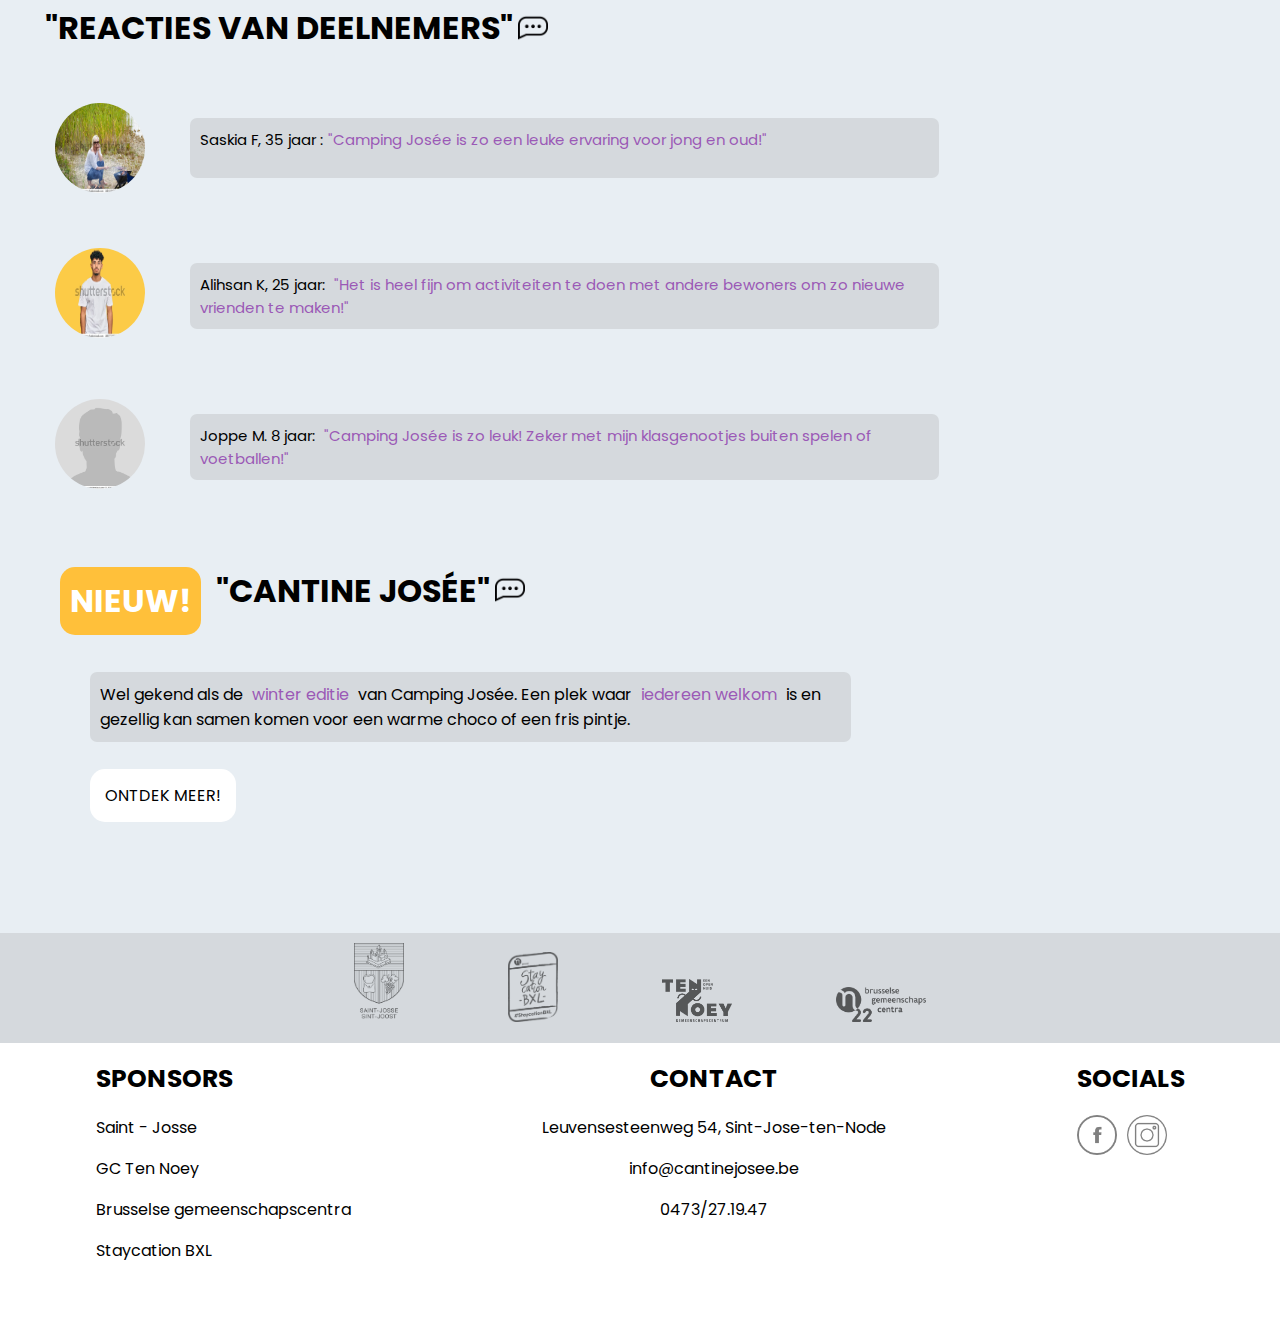
==== commit f4216c80: "PUSH" ====
--- a/index.html
+++ b/index.html
@@ -7,6 +7,7 @@
     <meta name="viewport" content="width=device-width, initial-scale=1.0">
     <link rel="stylesheet" href="css/styles.css">
     <script src="scripts/script.js"></script>
+    <script type="text/javascript" src="scripts/jquery-1.3.2.min.js"></script>
     <title>Document</title>
 </head>
 
@@ -52,66 +53,390 @@
                     </div>
                 </div>
             </div>
-            <div class="card_position">
-                <div class="event_card">
-                    <img class="imagecard1" src="images/foto 2.jpg" alt="event_theater_buiten">
-                    <div class="eventtext">
-                        <div class="header_spacer"></div>
-                        <h1>Theater voorstelling: "Vogel op een tak."</h1>
-                        <div class="data_event">
-                            <p>📅 Datum: 05/02/2022</p>
-                            <p>📍 Locatie: Parc Saint-François, Rue de la Poste 51, 1030 Schaerbeek</p>
-                        </div>
-                        <p class="maxpwidth">"Vogel op een tak" is een opvoering geschreven door
-                            Jan Pennik, een Belgische schrijver dat zich focust
-                            op het schrijven van kinderverhalen."</p>
-                        <div class="tags_event">
-                            <p>theater</p>
-                            <p>buiten</p>
-                            <p>muziek</p>
-                        </div>
-                    </div>
-                </div>
-
-                <div class="event_card">
-                    <img src="images/foto 8.jpg" alt="event_theater_buiten">
-                    <div class="eventtext">
-                        <div class="header_spacer"></div>
-                        <h1>Muziek op straat: "Fanfare Jos en Ed"</h1>
-                        <div class="data_event">
-                            <p>📅 Datum: 15/02/2022</p>
-                            <p>📍 Locatie:
-                                Rue Traversière 1210 Saint-Josse-ten-Noode </p>
-                        </div>
-                        <p class="maxpwidth">"Jos en Ed zijn weer van de partij!
-                            Zo brengen ze samen met hun fanfare band
-                            leuke en bekende nummers!"</p>
-                        <div class="tags_event">
-                            <p>buiten</p>
-                            <p>muziek</p>
-                        </div>
-                    </div>
-                </div>
-
-                <div class="event_card">
-                    <img src="images/foto 10.jpg" alt="event_theater_buiten">
-                    <div class="eventtext">
-                        <div class="header_spacer"></div>
-                        <h1>Eetfestijn: "Spaanse Gerechten"</h1>
-                        <div class="data_event">
-                            <p>📅 Datum: 09/03/2022</p>
-                            <p>📍 Locatie: Rue de la Limite 67, 1210 Saint-Josse-ten-Noode</p>
-                        </div>
-                        <p class="maxpwidth">"Van Tapas tot Paella, met een glaasje Sangria erbij nodigen
-                            we jullie allemaal uit voor een gezellig eetfestijn met
-                            kinderanimatie en muziek!"</p>
-                        <div class="tags_event">
-                            <p>eten & drinken</p>
-                            <p>kinderen</p>
-                            <p>volwassenen</p>
-                            <p>muziek</p>
-                        </div>
-                    </div>
+            <div class="eventsblock">
+                <div class="column">
+                    <div class="eventcardsrow1">
+                        <div class="eventcard">
+                            <div class="eventimage" id="event01">
+                                <div class="previewtext">
+                                    <h1>.evenement1</h1>
+                                    <hr>
+                                    <div class="eventtextpre">
+                                        📅 Datum: 09/03/2022
+                                        <br>
+                                        📍 Locatie: RUE DE LA LIMITE 67, 1210 SAINT-JOSSE-TEN-NOODE
+                                    </div>
+                                    <div class="tagsarea">
+                                        <p class="tag">Eten en drinken</p>
+                                        <p class="tag">Buiten</p>
+                                        <p class="tag">Muziek</p>
+                                    </div>
+                                </div>
+                            </div>
+                        </div>
+                        <div class="eventcard">
+                            <div class="eventimage" id="event02">
+                                <div class="previewtext">
+                                    <h1>Theater Voorstelling: Een vogel op een tak.</h1>
+                                    <hr>
+                                    <div class="eventtextpre">
+                                        📅 Datum: 05/02/2022
+                                        <br>
+                                        📍 Locatie: Rue Botanique 1210 Saint-Josse-ten-Noode
+
+                                    </div>
+                                    <div class="tagsarea">
+                                        <p class="tag">Theater</p>
+                                        <p class="tag">Buiten</p>
+                                        <p class="tag">Muziek</p>
+                                    </div>
+                                </div>
+                            </div>
+                        </div>
+                    </div>
+
+                    <div class="eventcardsrow2">
+                        <div class="eventcard">
+                            <div class="eventimage" id="event03">
+                                <div class="previewtext">
+                                    <h1>Muziek op straat: Fanfare Jos en Ed.</h1>
+                                    <hr>
+                                    <div class="eventtextpre">
+                                        📅 Datum: 15/02/2022
+                                        <br>
+                                        📍 Locatie: RUE TRAVERSIÈRE 1210 SAINT-JOSSE-TEN-NOODE
+
+                                    </div>
+                                    <div class="tagsarea">
+                                        <p class="tag">Buiten</p>
+                                        <p class="tag">Muziek</p>
+                                    </div>
+                                </div>
+                            </div>
+                        </div>
+                        <div class="eventcard">
+                            <div class="eventimage" id="event04">
+                                <div class="previewtext">
+                                    <h1>Bart De Bouwer - 'Freddej, Gebrukt aa woeterpas!'</h1>
+                                    <hr>
+                                    <div class="eventtextpre">
+                                        📅 Datum: 25/02/2022
+                                        <br>
+                                        📍 Locatie: Pl. Quetelet 7, 1210 Saint-Josse-ten-Noode
+
+                                    </div>
+                                    <div class="tagsarea">
+                                        <p class="tag">Muziek</p>
+                                    </div>
+                                </div>
+                            </div>
+                        </div>
+                    </div>
+
+                    <div class="eventcardsrow3">
+                        <div class="eventcard">
+                            <div class="eventimage" id="event05">
+                                <div class="previewtext">
+                                    <h1>Ouderschap bijeenkomst: Hoe ga ik om met mijn kind?</h1>
+                                    <hr>
+                                    <div class="eventtextpre">
+                                        📅 Datum: 12/03/2022
+                                        <br>
+                                        📍 Locatie: Rue de la Poste 51, 1030 Schaerbeek
+
+                                    </div>
+                                    <div class="tagsarea">
+                                        <p class="tag">Volwassenen</p>
+                                    </div>
+                                </div>
+                            </div>
+                        </div>
+                        <div class="eventcard">
+                            <div class="eventimage" id="event06">
+                                <div class="previewtext">
+                                    <h1>Opvang: Mama Josée.</h1>
+                                    <hr>
+                                    <div class="eventtextpre">
+                                        📅 Datum: 04/04/2022
+                                        <br>
+                                        📍 Locatie: Rue de la Limite 67, 1210 Sint-Joost-ten-Node
+
+                                    </div>
+                                    <div class="tagsarea">
+                                        <p class="tag">Indoor</p>
+                                        <p class="tag">Kinderen</p>
+                                    </div>
+                                </div>
+                            </div>
+                        </div>
+                    </div>
+
+                    <div class="eventcardsrow4">
+                        <div class="eventcard">
+                            <div class="eventimage" id="event05">
+                                <div class="previewtext">
+                                    <h1>Ouderschap bijeenkomst: Hoe ga ik om met mijn kind?</h1>
+                                    <hr>
+                                    <div class="eventtextpre">
+                                        📅 Datum: 12/03/2022
+                                        <br>
+                                        📍 Locatie: Rue de la Poste 51, 1030 Schaerbeek
+
+                                    </div>
+                                    <div class="tagsarea">
+                                        <p class="tag">Volwassenen</p>
+                                    </div>
+                                </div>
+                            </div>
+                        </div>
+                        <div class="eventcard">
+                            <div class="eventimage" id="event06">
+                                <div class="previewtext">
+                                    <h1>Opvang: Mama Josée.</h1>
+                                    <hr>
+                                    <div class="eventtextpre">
+                                        📅 Datum: 04/04/2022
+                                        <br>
+                                        📍 Locatie: Rue de la Limite 67, 1210 Sint-Joost-ten-Node
+
+                                    </div>
+                                    <div class="tagsarea">
+                                        <p class="tag">Indoor</p>
+                                        <p class="tag">Kinderen</p>
+                                    </div>
+                                </div>
+                            </div>
+                        </div>
+                    </div>
+
+                    <div class="eventcardsrow5">
+                        <div class="eventcard">
+                            <div class="eventimage" id="event05">
+                                <div class="previewtext">
+                                    <h1>Ouderschap bijeenkomst: Hoe ga ik om met mijn kind?</h1>
+                                    <hr>
+                                    <div class="eventtextpre">
+                                        📅 Datum: 12/03/2022
+                                        <br>
+                                        📍 Locatie: Rue de la Poste 51, 1030 Schaerbeek
+
+                                    </div>
+                                    <div class="tagsarea">
+                                        <p class="tag">Volwassenen</p>
+                                    </div>
+                                </div>
+                            </div>
+                        </div>
+                        <div class="eventcard">
+                            <div class="eventimage" id="event06">
+                                <div class="previewtext">
+                                    <h1>Opvang: Mama Josée.</h1>
+                                    <hr>
+                                    <div class="eventtextpre">
+                                        📅 Datum: 04/04/2022
+                                        <br>
+                                        📍 Locatie: Rue de la Limite 67, 1210 Sint-Joost-ten-Node
+
+                                    </div>
+                                    <div class="tagsarea">
+                                        <p class="tag">Indoor</p>
+                                        <p class="tag">Kinderen</p>
+                                    </div>
+                                </div>
+                            </div>
+                        </div>
+                    </div>
+
+                    <div class="eventcardsrow6">
+                        <div class="eventcard">
+                            <div class="eventimage" id="event05">
+                                <div class="previewtext">
+                                    <h1>Ouderschap bijeenkomst: Hoe ga ik om met mijn kind?</h1>
+                                    <hr>
+                                    <div class="eventtextpre">
+                                        📅 Datum: 12/03/2022
+                                        <br>
+                                        📍 Locatie: Rue de la Poste 51, 1030 Schaerbeek
+
+                                    </div>
+                                    <div class="tagsarea">
+                                        <p class="tag">Volwassenen</p>
+                                    </div>
+                                </div>
+                            </div>
+                        </div>
+                        <div class="eventcard">
+                            <div class="eventimage" id="event06">
+                                <div class="previewtext">
+                                    <h1>Opvang: Mama Josée.</h1>
+                                    <hr>
+                                    <div class="eventtextpre">
+                                        📅 Datum: 04/04/2022
+                                        <br>
+                                        📍 Locatie: Rue de la Limite 67, 1210 Sint-Joost-ten-Node
+
+                                    </div>
+                                    <div class="tagsarea">
+                                        <p class="tag">Indoor</p>
+                                        <p class="tag">Kinderen</p>
+                                    </div>
+                                </div>
+                            </div>
+                        </div>
+                    </div>
+
+                    <div class="eventcardsrow7">
+                        <div class="eventcard">
+                            <div class="eventimage" id="event05">
+                                <div class="previewtext">
+                                    <h1>Ouderschap bijeenkomst: Hoe ga ik om met mijn kind?</h1>
+                                    <hr>
+                                    <div class="eventtextpre">
+                                        📅 Datum: 12/03/2022
+                                        <br>
+                                        📍 Locatie: Rue de la Poste 51, 1030 Schaerbeek
+
+                                    </div>
+                                    <div class="tagsarea">
+                                        <p class="tag">Volwassenen</p>
+                                    </div>
+                                </div>
+                            </div>
+                        </div>
+                        <div class="eventcard">
+                            <div class="eventimage" id="event06">
+                                <div class="previewtext">
+                                    <h1>Opvang: Mama Josée.</h1>
+                                    <hr>
+                                    <div class="eventtextpre">
+                                        📅 Datum: 04/04/2022
+                                        <br>
+                                        📍 Locatie: Rue de la Limite 67, 1210 Sint-Joost-ten-Node
+
+                                    </div>
+                                    <div class="tagsarea">
+                                        <p class="tag">Indoor</p>
+                                        <p class="tag">Kinderen</p>
+                                    </div>
+                                </div>
+                            </div>
+                        </div>
+                    </div>
+
+                    <div class="eventcardsrow8">
+                        <div class="eventcard">
+                            <div class="eventimage" id="event05">
+                                <div class="previewtext">
+                                    <h1>Ouderschap bijeenkomst: Hoe ga ik om met mijn kind?</h1>
+                                    <hr>
+                                    <div class="eventtextpre">
+                                        📅 Datum: 12/03/2022
+                                        <br>
+                                        📍 Locatie: Rue de la Poste 51, 1030 Schaerbeek
+
+                                    </div>
+                                    <div class="tagsarea">
+                                        <p class="tag">Volwassenen</p>
+                                    </div>
+                                </div>
+                            </div>
+                        </div>
+                        <div class="eventcard">
+                            <div class="eventimage" id="event06">
+                                <div class="previewtext">
+                                    <h1>Opvang: Mama Josée.</h1>
+                                    <hr>
+                                    <div class="eventtextpre">
+                                        📅 Datum: 04/04/2022
+                                        <br>
+                                        📍 Locatie: Rue de la Limite 67, 1210 Sint-Joost-ten-Node
+
+                                    </div>
+                                    <div class="tagsarea">
+                                        <p class="tag">Indoor</p>
+                                        <p class="tag">Kinderen</p>
+                                    </div>
+                                </div>
+                            </div>
+                        </div>
+                    </div>
+
+                    <div class="eventcardsrow9">
+                        <div class="eventcard">
+                            <div class="eventimage" id="event05">
+                                <div class="previewtext">
+                                    <h1>Ouderschap bijeenkomst: Hoe ga ik om met mijn kind?</h1>
+                                    <hr>
+                                    <div class="eventtextpre">
+                                        📅 Datum: 12/03/2022
+                                        <br>
+                                        📍 Locatie: Rue de la Poste 51, 1030 Schaerbeek
+
+                                    </div>
+                                    <div class="tagsarea">
+                                        <p class="tag">Volwassenen</p>
+                                    </div>
+                                </div>
+                            </div>
+                        </div>
+                        <div class="eventcard">
+                            <div class="eventimage" id="event06">
+                                <div class="previewtext">
+                                    <h1>Opvang: Mama Josée.</h1>
+                                    <hr>
+                                    <div class="eventtextpre">
+                                        📅 Datum: 04/04/2022
+                                        <br>
+                                        📍 Locatie: Rue de la Limite 67, 1210 Sint-Joost-ten-Node
+
+                                    </div>
+                                    <div class="tagsarea">
+                                        <p class="tag">Indoor</p>
+                                        <p class="tag">Kinderen</p>
+                                    </div>
+                                </div>
+                            </div>
+                        </div>
+                    </div>
+
+                    <div class="eventcardsrow10">
+                        <div class="eventcard">
+                            <div class="eventimage" id="event05">
+                                <div class="previewtext">
+                                    <h1>Ouderschap bijeenkomst: Hoe ga ik om met mijn kind?</h1>
+                                    <hr>
+                                    <div class="eventtextpre">
+                                        📅 Datum: 12/03/2022
+                                        <br>
+                                        📍 Locatie: Rue de la Poste 51, 1030 Schaerbeek
+
+                                    </div>
+                                    <div class="tagsarea">
+                                        <p class="tag">Volwassenen</p>
+                                    </div>
+                                </div>
+                            </div>
+                        </div>
+                        <div class="eventcard">
+                            <div class="eventimage" id="event06">
+                                <div class="previewtext">
+                                    <h1>Opvang: Mama Josée.</h1>
+                                    <hr>
+                                    <div class="eventtextpre">
+                                        📅 Datum: 04/04/2022
+                                        <br>
+                                        📍 Locatie: Rue de la Limite 67, 1210 Sint-Joost-ten-Node
+
+                                    </div>
+                                    <div class="tagsarea">
+                                        <p class="tag">Indoor</p>
+                                        <p class="tag">Kinderen</p>
+                                    </div>
+                                </div>
+                            </div>
+                        </div>
+                    </div>
+
                 </div>
             </div>
         </div>
--- a/css/styles.css
+++ b/css/styles.css
@@ -4,6 +4,11 @@
 
 
 /*  */
+
+html {
+    scrollbar-width: none;
+
+}
 
 body {
     margin: 0;
@@ -12,7 +17,7 @@
 
 .events_area {
     display: flex;
-    flex-direction: row;
+    /* flex-direction: row; */
     background-image: url(../images/background_event3.jpg);
     background-size: cover;
 
@@ -148,7 +153,7 @@
     margin-top: 40px;
     float: right;
     text-align: right;
-    background-color: rgba(44, 62, 80, 0.05);
+    background-color: #f6f6f6;
     padding: 15px;
     border-radius: 25px;
     margin-right: 45px;
@@ -156,7 +161,7 @@
 }
 
 .topnav_right:hover {
-    background-color: rgba(44, 62, 80, 0.25);
+    background-color: #f1f1f1;
 
 }
 
@@ -240,12 +245,6 @@
 
 }
 
-.events_area {
-    display: flex;
-    flex-direction: row;
-
-}
-
 .search_buttons {
     display: flex;
     flex-direction: column;
@@ -257,6 +256,8 @@
     width: 250px;
     background-color: #e8eef3;
     padding: 10px;
+    padding-left: 50px;
+    padding-right: 50px;
     transition: 200ms ease-in;
     border-radius: 0px 0px 10px 7px;
 }
@@ -283,7 +284,6 @@
     font-family: 'Poppins', sans-serif;
     text-decoration: none;
     color: black;
-    background-color: rgba(131, 131, 131, 0.1);
     padding: 10px;
     margin-bottom: 15px;
     border-radius: 25px;
@@ -292,7 +292,7 @@
 }
 
 .eventsearch_area a:hover {
-    background-color: rgba(155, 89, 182, 0.3);
+    background-color: #e4eaee;
 }
 
 #active {
@@ -301,109 +301,193 @@
 
 }
 
-.card_position {
+.column {
     display: flex;
     flex-direction: column;
-    max-width: 100%;
+    height: 600px;
+    overflow-y: scroll;
+    overflow-x: hidden;
+    scrollbar-width: none;
+
+}
+
+.eventsblock {
+    margin: 0 auto;
+    width: auto;
+    height: auto;
+    text-align: center;
+    margin-top: 20px;
+
+
+}
+
+.eventcardsrow1 {
+    display: flex;
+    flex-direction: row;
+
+}
+
+.eventcardsrow2 {
+    display: flex;
+    flex-direction: row;
+
+}
+
+.eventcardsrow3 {
+    display: flex;
+    flex-direction: row;
+
+}
+
+.eventcardsrow4 {
+    display: flex;
+    flex-direction: row;
+
+}
+
+.eventcardsrow5 {
+    display: flex;
+    flex-direction: row;
+
+}
+
+.eventcardsrow6 {
+    display: flex;
+    flex-direction: row;
+
+}
+
+.eventcardsrow7 {
+    display: flex;
+    flex-direction: row;
+
+}
+
+.eventcardsrow8 {
+    display: flex;
+    flex-direction: row;
+
+}
+
+.eventcardsrow9 {
+    display: flex;
+    flex-direction: row;
+
+}
+
+.eventcardsrow10 {
+    display: flex;
+    flex-direction: row;
+
+}
+
+.eventcard {
+    margin: 25px;
+
+}
+
+#event01 {
+    background-image: url(../images/foto\ 10.jpg);
+    border-radius: 3px;
+
+}
+
+#event02 {
+    background-image: url(../images/foto\ 2.jpg);
+    border-radius: 3px;
+
+}
+
+#event03 {
+    background-image: url(../images/foto\ 8.jpg);
+    border-radius: 3px;
+}
+
+#event04 {
+    background-image: url(../images/foto\ 15.jpg);
+    border-radius: 3px;
+
+}
+
+#event05 {
+    background-image: url(../images/foto\ 12.jpg);
+    border-radius: 3px;
+
+}
+
+#event06 {
+    background-image: url(../images/foto\ 9.jpg);
+    border-radius: 3px;
+
+}
+
+.eventimage {
     overflow: hidden;
-    margin-left: 30%;
-
-}
-
-.event_card {
-    display: flex;
-    flex-direction: row;
-    overflow: hidden;
-    height: 220px;
-    margin-top: 15px;
-    margin-bottom: 15px;
-    border-radius: 7px 0px 0px 7px;
-    background-color: #e8eef3;
+    background-size: cover;
+    width: 550px;
+    height: 350px;
+    filter: brightness(80%);
     transition: 200ms ease-in;
 
 }
 
-.event_card:hover {
+.eventimage:hover {
     cursor: pointer;
-    background-color: #e9ebed93;
-    transform: scale(1.03);
-
-}
-
-.eventtext h1 {
-    font-family: 'Poppins', sans-serif;
-    color: black;
+    filter: brightness(100%);
+    transform: scale(1.02);
+
+}
+
+.previewtext h1 {
+    color: white;
+    margin-top: 65px;
+    padding-top: 15px;
     text-transform: uppercase;
-    font-size: 22px;
-
-
-}
-
-.eventtext p {
-    font-family: 'Poppins', sans-serif;
-    color: black;
-    font-size: 17px;
-    margin-top: -5px;
-
-}
-
-.data_event {
-    display: flex;
-    flex-direction: row;
-
-}
-
-.data_event p {
+    font-size: 20px;
+
+}
+
+.previewtext hr {    
+    width: 400px;
+    border: 1px solid white;
+    margin-bottom: 10px;
+    margin-top: 25px;
+    opacity: 30%;
+    
+}
+
+.previewtext {
+    font-family: 'Poppins', sans-serif;
+    color: white;
+    text-align: center;
+    font-size: 15px;
+    text-transform: uppercase;
+    background-color: rgba(0, 0, 0, 0.5);
+
+}
+
+.eventtextpre {
+    padding: 15px;
+    /* background-color: rgba(0, 0, 0, 0.5); */
+
+}
+
+.tagsarea {
+    display: flex;
+    flex-direction: row;
+    justify-content: center;
+    /* background-color: rgba(0, 0, 0, 0.5); */
+}
+
+.tagsarea p {
+    margin-right: 15px;
     font-size: 12px;
-    background-color: rgba(189, 195, 199, 0.6);
-    width: 400px;
     padding: 5px;
     border-radius: 25px;
-    font-size: 15px;
-    width: auto;
-    text-transform: uppercase;
-    margin-right: 15px;
-    margin-top: -10px;
-
-}
-
-.event_card img {
-    width: 250px;
-    height: auto;
-    border-radius: 7px 0px 0px 7px;
-    filter: brightness(80%);
-    transition: 200ms ease-in;
-
-}
-
-.event_card img:hover {
-    filter: brightness(100%);
-    transform: scale(1.1);
-
-}
-
-.eventtext {
-    margin-left: 25px;
-    margin-right: 15px;
-
-}
-
-.tags_event {
-    display: flex;
-    flex-direction: row;
-
-}
-
-.tags_event p {
-    margin-right: 15px;
-    text-transform: uppercase;
-    font-size: 15px;
-    padding: 6px;
-    border-radius: 7px;
-    background-color: rgba(155, 89, 182, 0.3);
-    margin-top: -10px;
-
-}
+    background-color: #cdabda;
+
+}
+
 
 
 /* MEDIA QUERIES */
@@ -545,6 +629,7 @@
         flex-direction: row;
         overflow-y: hidden;
         overflow-x: scroll;
+
 
     }
 
@@ -811,6 +896,15 @@
 /*  */
 
 
+@media only screen and (min-width: 750px) {
+    .search_buttons a {
+        font-size: 15px;
+
+    }
+
+}
+
+
 @media only screen and (max-width: 750px) {
      
     .topnav {
@@ -891,6 +985,7 @@
         display: flex;
         flex-direction: column;
         width: 100%;
+        border-radius: 0px;
 
     }
 
@@ -989,6 +1084,7 @@
         flex-direction: row;
         overflow-y: hidden;
         overflow-x: scroll;
+        scrollbar-width: none;
 
     }
 
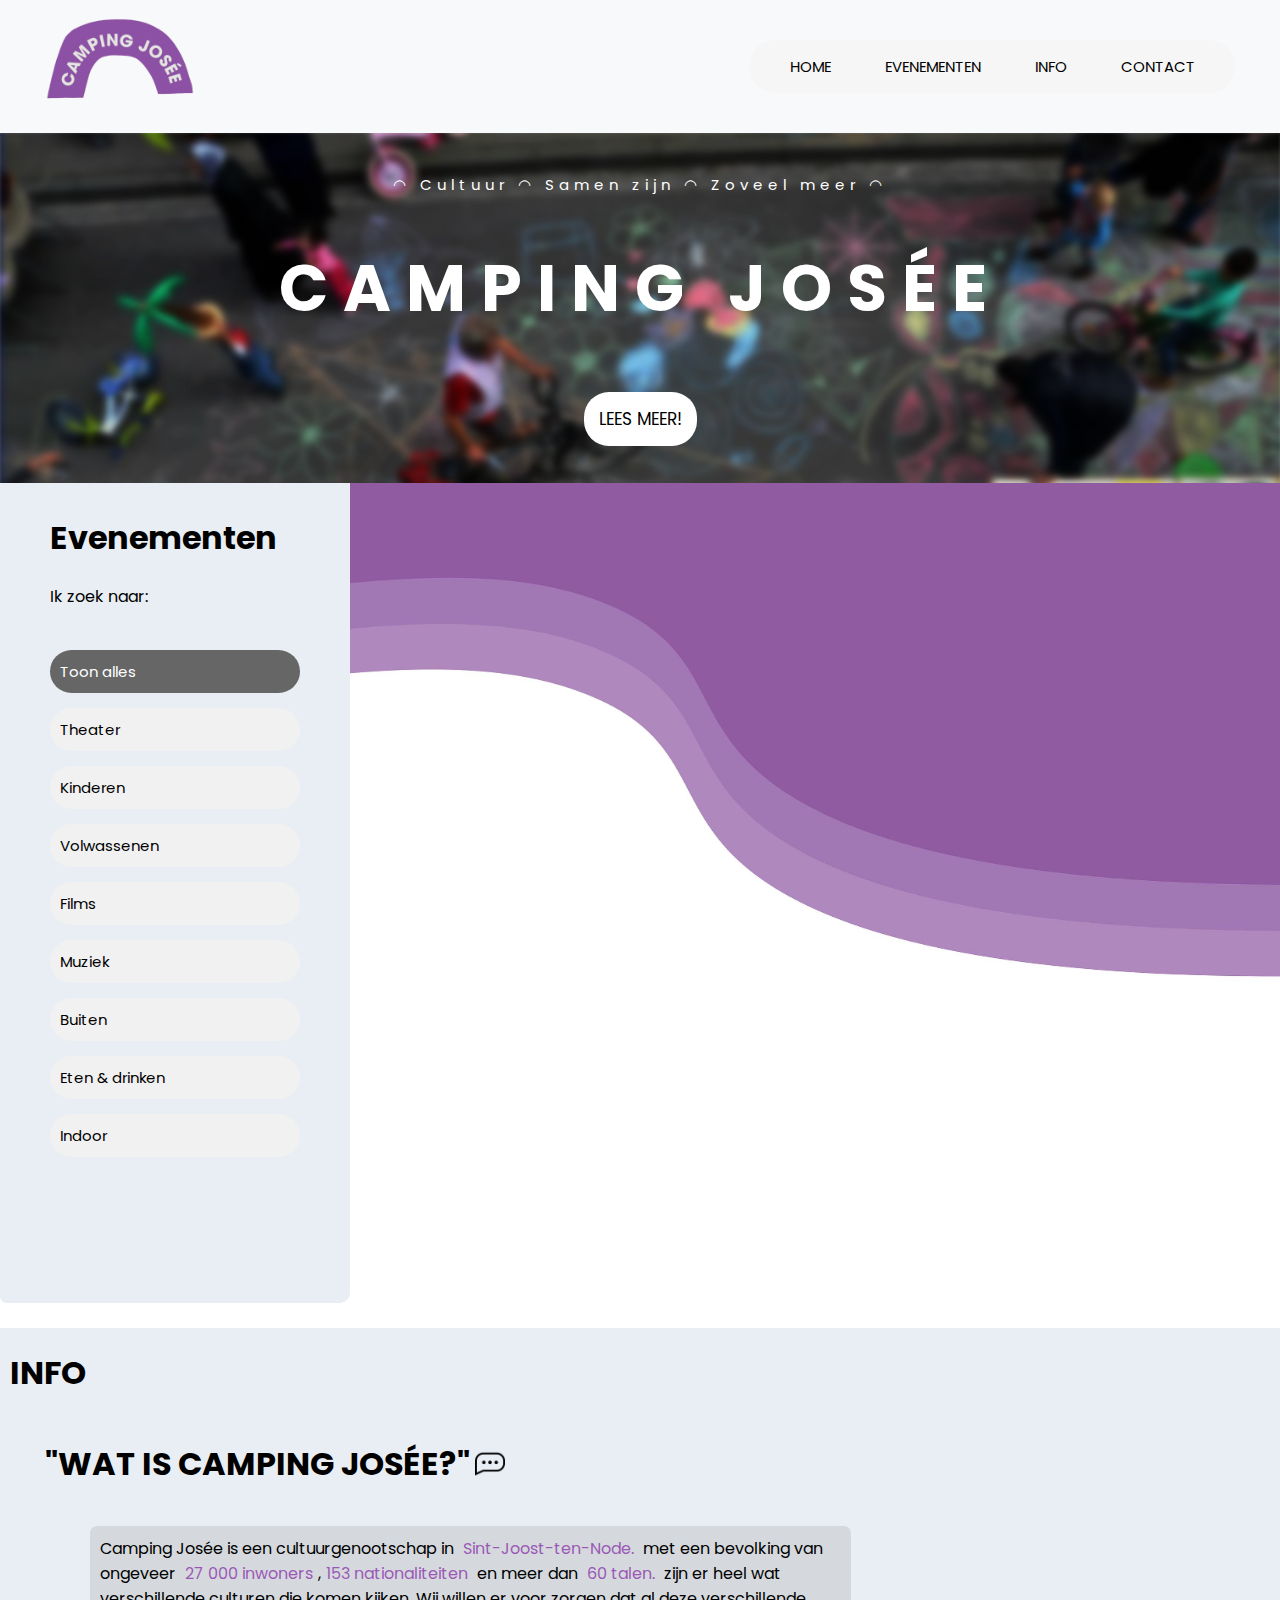
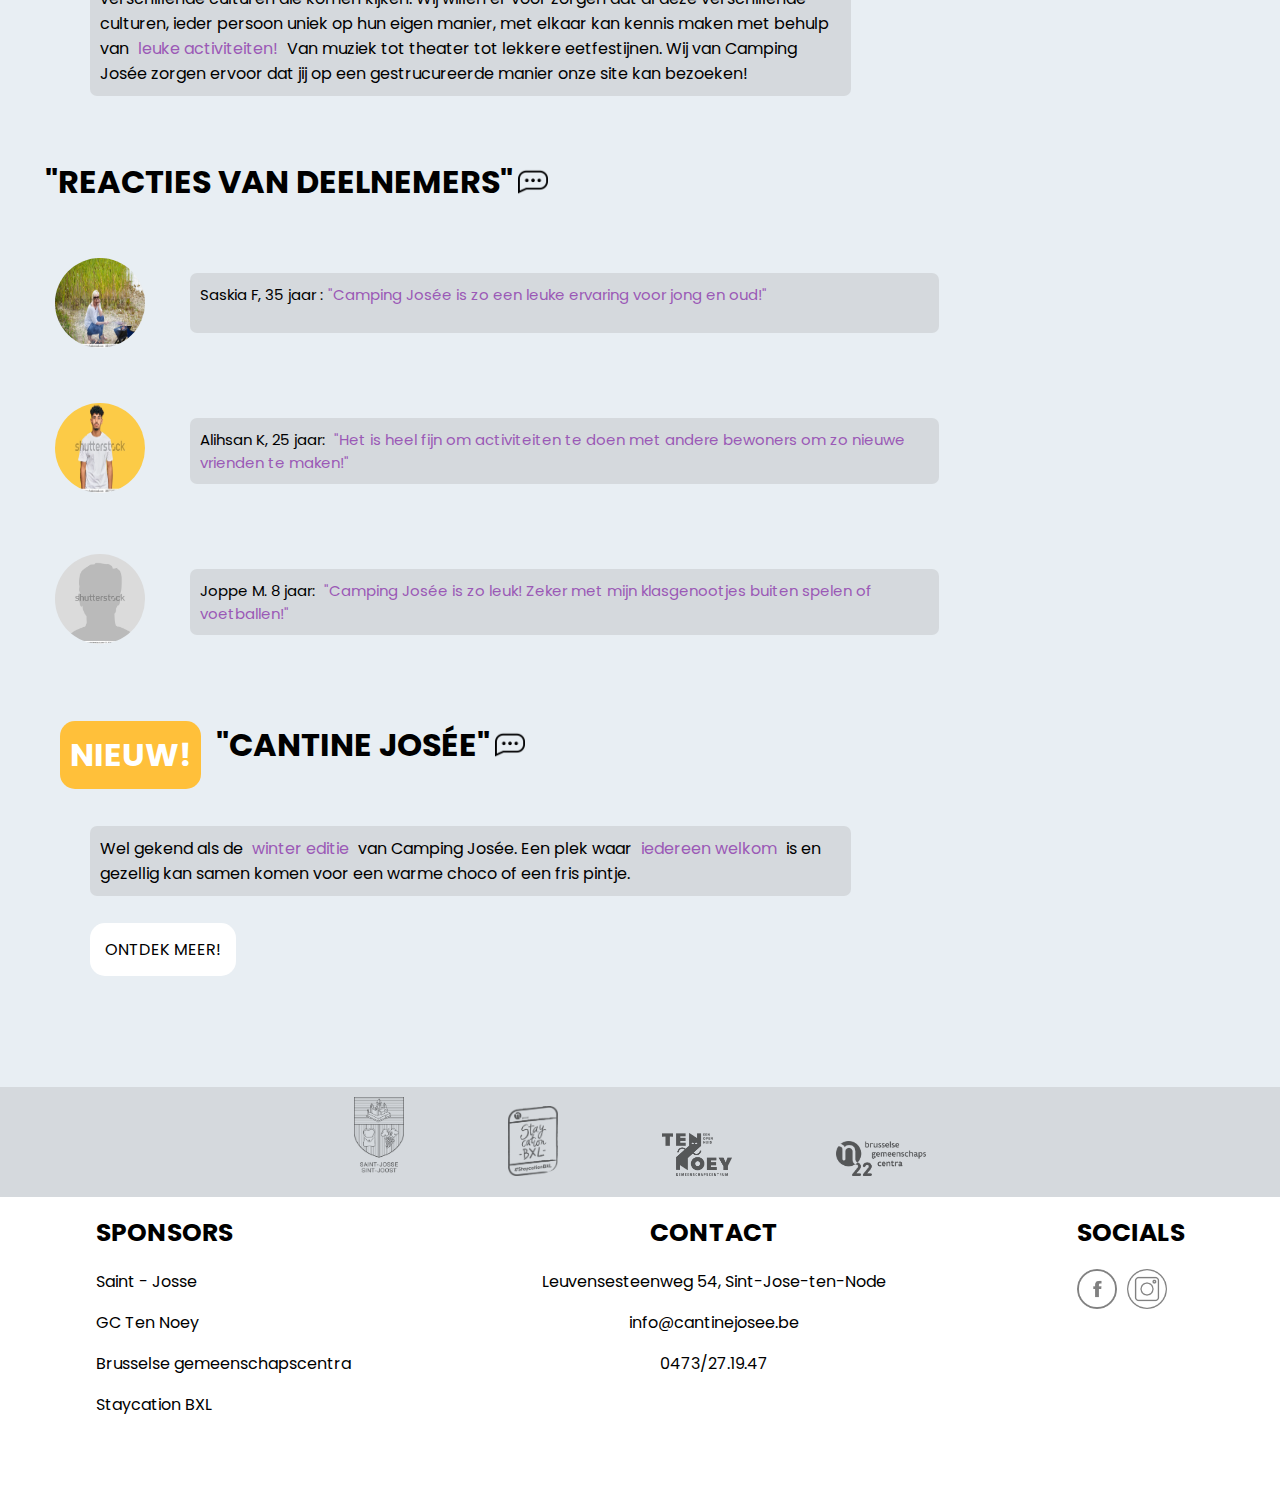
==== commit cdcf7b40: "pushh" ====
--- a/index.html
+++ b/index.html
@@ -6,8 +6,8 @@
     <meta http-equiv="X-UA-Compatible" content="IE=edge">
     <meta name="viewport" content="width=device-width, initial-scale=1.0">
     <link rel="stylesheet" href="css/styles.css">
-    <script src="scripts/script.js"></script>
-    <script type="text/javascript" src="scripts/jquery-1.3.2.min.js"></script>
+    <link rel="stylesheet" href="css/filter.css">
+    <script type="module" src="scripts/script.js"></script>
     <title>Document</title>
 </head>
 
@@ -40,405 +40,463 @@
                 <p>Ik zoek naar:</p>
                 <div class="header_spacer"></div>
                 <div class="search_buttons">
-                    <div class="buttons_scroll">
-                        <a href="theater.html#events">Theater</a>
-                        <a href="kinderen.html#events">Kinderen</a>
-                        <a href="volwassenen.html#events">Volwassenen</a>
-                        <a href="films.html#events">Films</a>
-                        <a href="muziek.html#events">Muziek</a>
-                        <a href="buiten.html#events">Buiten</a>
-                        <a href="eten.html#events">Eten & Drinken</a>
-                        <a href="indoor.html#events">Indoor</a>
+                    <div class="buttons_scroll" id="knoppen">
+                        <a class="btn actief" onclick="filterSelection('all')">Toon alles</a>
+                        <a class="btn" onclick="filterSelection('theater')"> Theater</a>
+                        <a class="btn" onclick="filterSelection('kinderen')"> Kinderen</a>
+                        <a class="btn" onclick="filterSelection('volwassenen')">Volwassenen</a>
+                        <a class="btn" onclick="filterSelection('films')">Films</a>
+                        <a class="btn" onclick="filterSelection('muziek')">Muziek</a>
+                        <a class="btn" onclick="filterSelection('buiten')">Buiten</a>
+                        <a class="btn" onclick="filterSelection('etendrinken')">Eten & drinken</a>
+                        <a class="btn" onclick="filterSelection('indoor')">Indoor</a>
                         <div class="header_spacer"></div>
                     </div>
                 </div>
-            </div>
+
+            </div>
+
+            <script>
+                filterSelection("all")
+
+                function filterSelection(c) {
+                    var x, i;
+                    x = document.getElementsByClassName("eventcard");
+                    if (c == "all") c = "";
+                    for (i = 0; i < x.length; i++) {
+                        removeClass(x[i], "show");
+                        if (x[i].className.indexOf(c) > -1) addClass(x[i], "show");
+                    }
+                }
+
+                function addClass(element, name) {
+                    var i, arr1, arr2;
+                    arr1 = element.className.split(" ");
+                    arr2 = name.split(" ");
+                    for (i = 0; i < arr2.length; i++) {
+                        if (arr1.indexOf(arr2[i]) == -1) {
+                            element.className += " " + arr2[i];
+                        }
+                    }
+                }
+
+                function removeClass(element, name) {
+                    var i, arr1, arr2;
+                    arr1 = element.className.split(" ");
+                    arr2 = name.split(" ");
+                    for (i = 0; i < arr2.length; i++) {
+                        while (arr1.indexOf(arr2[i]) > -1) {
+                            arr1.splice(arr1.indexOf(arr2[i]), 1);
+                        }
+                    }
+                    element.className = arr1.join(" ");
+                }
+
+                // Add active class to the current button (highlight it)
+                var btnContainer = document.getElementById("knoppen");
+                var btns = btnContainer.getElementsByClassName("btn");
+                for (var i = 0; i < btns.length; i++) {
+                    btns[i].addEventListener("click", function () {
+                        var current = document.getElementsByClassName("actief");
+                        current[0].className = current[0].className.replace(" actief", "");
+                        this.className += " actief";
+                    });
+                }
+            </script>
+
             <div class="eventsblock">
                 <div class="column">
-                    <div class="eventcardsrow1">
-                        <div class="eventcard">
-                            <div class="eventimage" id="event01">
-                                <div class="previewtext">
-                                    <h1>.evenement1</h1>
-                                    <hr>
-                                    <div class="eventtextpre">
-                                        📅 Datum: 09/03/2022
-                                        <br>
-                                        📍 Locatie: RUE DE LA LIMITE 67, 1210 SAINT-JOSSE-TEN-NOODE
-                                    </div>
-                                    <div class="tagsarea">
-                                        <p class="tag">Eten en drinken</p>
-                                        <p class="tag">Buiten</p>
-                                        <p class="tag">Muziek</p>
-                                    </div>
-                                </div>
-                            </div>
-                        </div>
-                        <div class="eventcard">
-                            <div class="eventimage" id="event02">
-                                <div class="previewtext">
-                                    <h1>Theater Voorstelling: Een vogel op een tak.</h1>
-                                    <hr>
-                                    <div class="eventtextpre">
-                                        📅 Datum: 05/02/2022
-                                        <br>
-                                        📍 Locatie: Rue Botanique 1210 Saint-Josse-ten-Noode
-
-                                    </div>
-                                    <div class="tagsarea">
-                                        <p class="tag">Theater</p>
-                                        <p class="tag">Buiten</p>
-                                        <p class="tag">Muziek</p>
-                                    </div>
-                                </div>
-                            </div>
-                        </div>
-                    </div>
-
-                    <div class="eventcardsrow2">
-                        <div class="eventcard">
-                            <div class="eventimage" id="event03">
-                                <div class="previewtext">
-                                    <h1>Muziek op straat: Fanfare Jos en Ed.</h1>
-                                    <hr>
-                                    <div class="eventtextpre">
-                                        📅 Datum: 15/02/2022
-                                        <br>
-                                        📍 Locatie: RUE TRAVERSIÈRE 1210 SAINT-JOSSE-TEN-NOODE
-
-                                    </div>
-                                    <div class="tagsarea">
-                                        <p class="tag">Buiten</p>
-                                        <p class="tag">Muziek</p>
-                                    </div>
-                                </div>
-                            </div>
-                        </div>
-                        <div class="eventcard">
-                            <div class="eventimage" id="event04">
-                                <div class="previewtext">
-                                    <h1>Bart De Bouwer - 'Freddej, Gebrukt aa woeterpas!'</h1>
-                                    <hr>
-                                    <div class="eventtextpre">
-                                        📅 Datum: 25/02/2022
-                                        <br>
-                                        📍 Locatie: Pl. Quetelet 7, 1210 Saint-Josse-ten-Noode
-
-                                    </div>
-                                    <div class="tagsarea">
-                                        <p class="tag">Muziek</p>
-                                    </div>
-                                </div>
-                            </div>
-                        </div>
-                    </div>
-
-                    <div class="eventcardsrow3">
-                        <div class="eventcard">
-                            <div class="eventimage" id="event05">
-                                <div class="previewtext">
-                                    <h1>Ouderschap bijeenkomst: Hoe ga ik om met mijn kind?</h1>
-                                    <hr>
-                                    <div class="eventtextpre">
-                                        📅 Datum: 12/03/2022
-                                        <br>
-                                        📍 Locatie: Rue de la Poste 51, 1030 Schaerbeek
-
-                                    </div>
-                                    <div class="tagsarea">
-                                        <p class="tag">Volwassenen</p>
-                                    </div>
-                                </div>
-                            </div>
-                        </div>
-                        <div class="eventcard">
-                            <div class="eventimage" id="event06">
-                                <div class="previewtext">
-                                    <h1>Opvang: Mama Josée.</h1>
-                                    <hr>
-                                    <div class="eventtextpre">
-                                        📅 Datum: 04/04/2022
-                                        <br>
-                                        📍 Locatie: Rue de la Limite 67, 1210 Sint-Joost-ten-Node
-
-                                    </div>
-                                    <div class="tagsarea">
-                                        <p class="tag">Indoor</p>
-                                        <p class="tag">Kinderen</p>
-                                    </div>
-                                </div>
-                            </div>
-                        </div>
-                    </div>
-
-                    <div class="eventcardsrow4">
-                        <div class="eventcard">
-                            <div class="eventimage" id="event05">
-                                <div class="previewtext">
-                                    <h1>Ouderschap bijeenkomst: Hoe ga ik om met mijn kind?</h1>
-                                    <hr>
-                                    <div class="eventtextpre">
-                                        📅 Datum: 12/03/2022
-                                        <br>
-                                        📍 Locatie: Rue de la Poste 51, 1030 Schaerbeek
-
-                                    </div>
-                                    <div class="tagsarea">
-                                        <p class="tag">Volwassenen</p>
-                                    </div>
-                                </div>
-                            </div>
-                        </div>
-                        <div class="eventcard">
-                            <div class="eventimage" id="event06">
-                                <div class="previewtext">
-                                    <h1>Opvang: Mama Josée.</h1>
-                                    <hr>
-                                    <div class="eventtextpre">
-                                        📅 Datum: 04/04/2022
-                                        <br>
-                                        📍 Locatie: Rue de la Limite 67, 1210 Sint-Joost-ten-Node
-
-                                    </div>
-                                    <div class="tagsarea">
-                                        <p class="tag">Indoor</p>
-                                        <p class="tag">Kinderen</p>
-                                    </div>
-                                </div>
-                            </div>
-                        </div>
-                    </div>
-
-                    <div class="eventcardsrow5">
-                        <div class="eventcard">
-                            <div class="eventimage" id="event05">
-                                <div class="previewtext">
-                                    <h1>Ouderschap bijeenkomst: Hoe ga ik om met mijn kind?</h1>
-                                    <hr>
-                                    <div class="eventtextpre">
-                                        📅 Datum: 12/03/2022
-                                        <br>
-                                        📍 Locatie: Rue de la Poste 51, 1030 Schaerbeek
-
-                                    </div>
-                                    <div class="tagsarea">
-                                        <p class="tag">Volwassenen</p>
-                                    </div>
-                                </div>
-                            </div>
-                        </div>
-                        <div class="eventcard">
-                            <div class="eventimage" id="event06">
-                                <div class="previewtext">
-                                    <h1>Opvang: Mama Josée.</h1>
-                                    <hr>
-                                    <div class="eventtextpre">
-                                        📅 Datum: 04/04/2022
-                                        <br>
-                                        📍 Locatie: Rue de la Limite 67, 1210 Sint-Joost-ten-Node
-
-                                    </div>
-                                    <div class="tagsarea">
-                                        <p class="tag">Indoor</p>
-                                        <p class="tag">Kinderen</p>
-                                    </div>
-                                </div>
-                            </div>
-                        </div>
-                    </div>
-
-                    <div class="eventcardsrow6">
-                        <div class="eventcard">
-                            <div class="eventimage" id="event05">
-                                <div class="previewtext">
-                                    <h1>Ouderschap bijeenkomst: Hoe ga ik om met mijn kind?</h1>
-                                    <hr>
-                                    <div class="eventtextpre">
-                                        📅 Datum: 12/03/2022
-                                        <br>
-                                        📍 Locatie: Rue de la Poste 51, 1030 Schaerbeek
-
-                                    </div>
-                                    <div class="tagsarea">
-                                        <p class="tag">Volwassenen</p>
-                                    </div>
-                                </div>
-                            </div>
-                        </div>
-                        <div class="eventcard">
-                            <div class="eventimage" id="event06">
-                                <div class="previewtext">
-                                    <h1>Opvang: Mama Josée.</h1>
-                                    <hr>
-                                    <div class="eventtextpre">
-                                        📅 Datum: 04/04/2022
-                                        <br>
-                                        📍 Locatie: Rue de la Limite 67, 1210 Sint-Joost-ten-Node
-
-                                    </div>
-                                    <div class="tagsarea">
-                                        <p class="tag">Indoor</p>
-                                        <p class="tag">Kinderen</p>
-                                    </div>
-                                </div>
-                            </div>
-                        </div>
-                    </div>
-
-                    <div class="eventcardsrow7">
-                        <div class="eventcard">
-                            <div class="eventimage" id="event05">
-                                <div class="previewtext">
-                                    <h1>Ouderschap bijeenkomst: Hoe ga ik om met mijn kind?</h1>
-                                    <hr>
-                                    <div class="eventtextpre">
-                                        📅 Datum: 12/03/2022
-                                        <br>
-                                        📍 Locatie: Rue de la Poste 51, 1030 Schaerbeek
-
-                                    </div>
-                                    <div class="tagsarea">
-                                        <p class="tag">Volwassenen</p>
-                                    </div>
-                                </div>
-                            </div>
-                        </div>
-                        <div class="eventcard">
-                            <div class="eventimage" id="event06">
-                                <div class="previewtext">
-                                    <h1>Opvang: Mama Josée.</h1>
-                                    <hr>
-                                    <div class="eventtextpre">
-                                        📅 Datum: 04/04/2022
-                                        <br>
-                                        📍 Locatie: Rue de la Limite 67, 1210 Sint-Joost-ten-Node
-
-                                    </div>
-                                    <div class="tagsarea">
-                                        <p class="tag">Indoor</p>
-                                        <p class="tag">Kinderen</p>
-                                    </div>
-                                </div>
-                            </div>
-                        </div>
-                    </div>
-
-                    <div class="eventcardsrow8">
-                        <div class="eventcard">
-                            <div class="eventimage" id="event05">
-                                <div class="previewtext">
-                                    <h1>Ouderschap bijeenkomst: Hoe ga ik om met mijn kind?</h1>
-                                    <hr>
-                                    <div class="eventtextpre">
-                                        📅 Datum: 12/03/2022
-                                        <br>
-                                        📍 Locatie: Rue de la Poste 51, 1030 Schaerbeek
-
-                                    </div>
-                                    <div class="tagsarea">
-                                        <p class="tag">Volwassenen</p>
-                                    </div>
-                                </div>
-                            </div>
-                        </div>
-                        <div class="eventcard">
-                            <div class="eventimage" id="event06">
-                                <div class="previewtext">
-                                    <h1>Opvang: Mama Josée.</h1>
-                                    <hr>
-                                    <div class="eventtextpre">
-                                        📅 Datum: 04/04/2022
-                                        <br>
-                                        📍 Locatie: Rue de la Limite 67, 1210 Sint-Joost-ten-Node
-
-                                    </div>
-                                    <div class="tagsarea">
-                                        <p class="tag">Indoor</p>
-                                        <p class="tag">Kinderen</p>
-                                    </div>
-                                </div>
-                            </div>
-                        </div>
-                    </div>
-
-                    <div class="eventcardsrow9">
-                        <div class="eventcard">
-                            <div class="eventimage" id="event05">
-                                <div class="previewtext">
-                                    <h1>Ouderschap bijeenkomst: Hoe ga ik om met mijn kind?</h1>
-                                    <hr>
-                                    <div class="eventtextpre">
-                                        📅 Datum: 12/03/2022
-                                        <br>
-                                        📍 Locatie: Rue de la Poste 51, 1030 Schaerbeek
-
-                                    </div>
-                                    <div class="tagsarea">
-                                        <p class="tag">Volwassenen</p>
-                                    </div>
-                                </div>
-                            </div>
-                        </div>
-                        <div class="eventcard">
-                            <div class="eventimage" id="event06">
-                                <div class="previewtext">
-                                    <h1>Opvang: Mama Josée.</h1>
-                                    <hr>
-                                    <div class="eventtextpre">
-                                        📅 Datum: 04/04/2022
-                                        <br>
-                                        📍 Locatie: Rue de la Limite 67, 1210 Sint-Joost-ten-Node
-
-                                    </div>
-                                    <div class="tagsarea">
-                                        <p class="tag">Indoor</p>
-                                        <p class="tag">Kinderen</p>
-                                    </div>
-                                </div>
-                            </div>
-                        </div>
-                    </div>
-
-                    <div class="eventcardsrow10">
-                        <div class="eventcard">
-                            <div class="eventimage" id="event05">
-                                <div class="previewtext">
-                                    <h1>Ouderschap bijeenkomst: Hoe ga ik om met mijn kind?</h1>
-                                    <hr>
-                                    <div class="eventtextpre">
-                                        📅 Datum: 12/03/2022
-                                        <br>
-                                        📍 Locatie: Rue de la Poste 51, 1030 Schaerbeek
-
-                                    </div>
-                                    <div class="tagsarea">
-                                        <p class="tag">Volwassenen</p>
-                                    </div>
-                                </div>
-                            </div>
-                        </div>
-                        <div class="eventcard">
-                            <div class="eventimage" id="event06">
-                                <div class="previewtext">
-                                    <h1>Opvang: Mama Josée.</h1>
-                                    <hr>
-                                    <div class="eventtextpre">
-                                        📅 Datum: 04/04/2022
-                                        <br>
-                                        📍 Locatie: Rue de la Limite 67, 1210 Sint-Joost-ten-Node
-
-                                    </div>
-                                    <div class="tagsarea">
-                                        <p class="tag">Indoor</p>
-                                        <p class="tag">Kinderen</p>
-                                    </div>
-                                </div>
-                            </div>
-                        </div>
-                    </div>
-
-                </div>
-            </div>
+
+                    <div class="eventcard etendrinken buiten muziek">
+                        <div class="eventimage" id="event01">
+                            <div class="previewtext">
+                                <h1>.evenement1</h1>
+                                <hr>
+                                <div class="eventtextpre">
+                                    📅 Datum: 09/03/2022
+                                    <br>
+                                    📍 Locatie: RUE DE LA LIMITE 67, 1210 SAINT-JOSSE-TEN-NOODE
+                                </div>
+                                <div class="tagsarea">
+                                    <p class="tag">Eten en drinken</p>
+                                    <p class="tag">Buiten</p>
+                                    <p class="tag">Muziek</p>
+                                </div>
+                            </div>
+                        </div>
+                    </div>
+
+                    <div class="eventcard theater buiten muziek ">
+                        <div class="eventimage" id="event02">
+                            <div class="previewtext">
+                                <h1>Theater Voorstelling: Een vogel op een tak.</h1>
+                                <hr>
+                                <div class="eventtextpre">
+                                    📅 Datum: 05/02/2022
+                                    <br>
+                                    📍 Locatie: Rue Botanique 1210 Saint-Josse-ten-Noode
+
+                                </div>
+                                <div class="tagsarea">
+                                    <p class="tag">Theater</p>
+                                    <p class="tag">Buiten</p>
+                                    <p class="tag">Muziek</p>
+                                </div>
+                            </div>
+                        </div>
+                    </div>
+
+                    <div class="eventcard buiten muziek">
+                        <div class="eventimage" id="event03">
+                            <div class="previewtext">
+                                <h1>Muziek op straat: Fanfare Jos en Ed.</h1>
+                                <hr>
+                                <div class="eventtextpre">
+                                    📅 Datum: 15/02/2022
+                                    <br>
+                                    📍 Locatie: RUE TRAVERSIÈRE 1210 SAINT-JOSSE-TEN-NOODE
+
+                                </div>
+                                <div class="tagsarea">
+                                    <p class="tag">Buiten</p>
+                                    <p class="tag">Muziek</p>
+                                </div>
+                            </div>
+                        </div>
+                    </div>
+
+                    <div class="eventcard muziek buiten">
+                        <div class="eventimage" id="event04">
+                            <div class="previewtext">
+                                <h1>Bart De Bouwer - 'Freddej, Gebrukt aa woeterpas!'</h1>
+                                <hr>
+                                <div class="eventtextpre">
+                                    📅 Datum: 25/02/2022
+                                    <br>
+                                    📍 Locatie: Pl. Quetelet 7, 1210 Saint-Josse-ten-Noode
+
+                                </div>
+                                <div class="tagsarea">
+                                    <p class="tag">Muziek</p>
+                                    <p class="tag">Buiten</p>
+                                </div>
+                            </div>
+                        </div>
+                    </div>
+
+                    <div class="eventcard indoor kinderen">
+                        <div class="eventimage" id="event05">
+                            <div class="previewtext">
+                                <h1>Ouderschap bijeenkomst: Hoe ga ik om met mijn kind?</h1>
+                                <hr>
+                                <div class="eventtextpre">
+                                    📅 Datum: 12/03/2022
+                                    <br>
+                                    📍 Locatie: Rue de la Poste 51, 1030 Schaerbeek
+
+                                </div>
+                                <div class="tagsarea">
+                                    <p class="tag">Volwassenen</p>
+                                </div>
+                            </div>
+                        </div>
+                    </div>
+
+                    <div class="eventcard">
+                        <div class="eventimage" id="event06">
+                            <div class="previewtext">
+                                <h1>Opvang: Mama Josée.</h1>
+                                <hr>
+                                <div class="eventtextpre">
+                                    📅 Datum: 04/04/2022
+                                    <br>
+                                    📍 Locatie: Rue de la Limite 67, 1210 Sint-Joost-ten-Node
+
+                                </div>
+                                <div class="tagsarea">
+                                    <p class="tag">Indoor</p>
+                                    <p class="tag">Kinderen</p>
+                                </div>
+                            </div>
+                        </div>
+                    </div>
+
+
+
+                    <div class="eventcard volwassenen">
+                        <div class="eventimage" id="event05">
+                            <div class="previewtext">
+                                <h1>Ouderschap bijeenkomst: Hoe ga ik om met mijn kind?</h1>
+                                <hr>
+                                <div class="eventtextpre">
+                                    📅 Datum: 12/03/2022
+                                    <br>
+                                    📍 Locatie: Rue de la Poste 51, 1030 Schaerbeek
+
+                                </div>
+                                <div class="tagsarea">
+                                    <p class="tag">Volwassenen</p>
+                                </div>
+                            </div>
+                        </div>
+                    </div>
+
+                    <div class="eventcard indoor kinderen">
+                        <div class="eventimage" id="event06">
+                            <div class="previewtext">
+                                <h1>Opvang: Mama Josée.</h1>
+                                <hr>
+                                <div class="eventtextpre">
+                                    📅 Datum: 04/04/2022
+                                    <br>
+                                    📍 Locatie: Rue de la Limite 67, 1210 Sint-Joost-ten-Node
+
+                                </div>
+                                <div class="tagsarea">
+                                    <p class="tag">Indoor</p>
+                                    <p class="tag">Kinderen</p>
+                                </div>
+                            </div>
+                        </div>
+                    </div>
+
+
+
+                    <div class="eventcard volwassenen">
+                        <div class="eventimage" id="event05">
+                            <div class="previewtext">
+                                <h1>Ouderschap bijeenkomst: Hoe ga ik om met mijn kind?</h1>
+                                <hr>
+                                <div class="eventtextpre">
+                                    📅 Datum: 12/03/2022
+                                    <br>
+                                    📍 Locatie: Rue de la Poste 51, 1030 Schaerbeek
+
+                                </div>
+                                <div class="tagsarea">
+                                    <p class="tag">Volwassenen</p>
+                                </div>
+                            </div>
+                        </div>
+                    </div>
+
+                    <div class="eventcard">
+                        <div class="eventimage" id="event06">
+                            <div class="previewtext">
+                                <h1>Opvang: Mama Josée.</h1>
+                                <hr>
+                                <div class="eventtextpre">
+                                    📅 Datum: 04/04/2022
+                                    <br>
+                                    📍 Locatie: Rue de la Limite 67, 1210 Sint-Joost-ten-Node
+
+                                </div>
+                                <div class="tagsarea">
+                                    <p class="tag">Indoor</p>
+                                    <p class="tag">Kinderen</p>
+                                </div>
+                            </div>
+                        </div>
+                    </div>
+
+                    <div class="eventcard">
+                        <div class="eventimage" id="event05">
+                            <div class="previewtext">
+                                <h1>Ouderschap bijeenkomst: Hoe ga ik om met mijn kind?</h1>
+                                <hr>
+                                <div class="eventtextpre">
+                                    📅 Datum: 12/03/2022
+                                    <br>
+                                    📍 Locatie: Rue de la Poste 51, 1030 Schaerbeek
+
+                                </div>
+                                <div class="tagsarea">
+                                    <p class="tag">Volwassenen</p>
+                                </div>
+                            </div>
+                        </div>
+                    </div>
+
+                    <div class="eventcard">
+                        <div class="eventimage" id="event06">
+                            <div class="previewtext">
+                                <h1>Opvang: Mama Josée.</h1>
+                                <hr>
+                                <div class="eventtextpre">
+                                    📅 Datum: 04/04/2022
+                                    <br>
+                                    📍 Locatie: Rue de la Limite 67, 1210 Sint-Joost-ten-Node
+
+                                </div>
+                                <div class="tagsarea">
+                                    <p class="tag">Indoor</p>
+                                    <p class="tag">Kinderen</p>
+                                </div>
+                            </div>
+                        </div>
+                    </div>
+
+                    <div class="eventcard">
+                        <div class="eventimage" id="event05">
+                            <div class="previewtext">
+                                <h1>Ouderschap bijeenkomst: Hoe ga ik om met mijn kind?</h1>
+                                <hr>
+                                <div class="eventtextpre">
+                                    📅 Datum: 12/03/2022
+                                    <br>
+                                    📍 Locatie: Rue de la Poste 51, 1030 Schaerbeek
+
+                                </div>
+                                <div class="tagsarea">
+                                    <p class="tag">Volwassenen</p>
+                                </div>
+                            </div>
+                        </div>
+                    </div>
+                    <div class="eventcard">
+                        <div class="eventimage" id="event06">
+                            <div class="previewtext">
+                                <h1>Opvang: Mama Josée.</h1>
+                                <hr>
+                                <div class="eventtextpre">
+                                    📅 Datum: 04/04/2022
+                                    <br>
+                                    📍 Locatie: Rue de la Limite 67, 1210 Sint-Joost-ten-Node
+
+                                </div>
+                                <div class="tagsarea">
+                                    <p class="tag">Indoor</p>
+                                    <p class="tag">Kinderen</p>
+                                </div>
+                            </div>
+                        </div>
+                    </div>
+
+
+                    <div class="eventcard">
+                        <div class="eventimage" id="event05">
+                            <div class="previewtext">
+                                <h1>Ouderschap bijeenkomst: Hoe ga ik om met mijn kind?</h1>
+                                <hr>
+                                <div class="eventtextpre">
+                                    📅 Datum: 12/03/2022
+                                    <br>
+                                    📍 Locatie: Rue de la Poste 51, 1030 Schaerbeek
+
+                                </div>
+                                <div class="tagsarea">
+                                    <p class="tag">Volwassenen</p>
+                                </div>
+                            </div>
+                        </div>
+                    </div>
+                    <div class="eventcard">
+                        <div class="eventimage" id="event06">
+                            <div class="previewtext">
+                                <h1>Opvang: Mama Josée.</h1>
+                                <hr>
+                                <div class="eventtextpre">
+                                    📅 Datum: 04/04/2022
+                                    <br>
+                                    📍 Locatie: Rue de la Limite 67, 1210 Sint-Joost-ten-Node
+
+                                </div>
+                                <div class="tagsarea">
+                                    <p class="tag">Indoor</p>
+                                    <p class="tag">Kinderen</p>
+                                </div>
+                            </div>
+                        </div>
+                    </div>
+
+                    <div class="eventcard">
+                        <div class="eventimage" id="event05">
+                            <div class="previewtext">
+                                <h1>Ouderschap bijeenkomst: Hoe ga ik om met mijn kind?</h1>
+                                <hr>
+                                <div class="eventtextpre">
+                                    📅 Datum: 12/03/2022
+                                    <br>
+                                    📍 Locatie: Rue de la Poste 51, 1030 Schaerbeek
+
+                                </div>
+                                <div class="tagsarea">
+                                    <p class="tag">Volwassenen</p>
+                                </div>
+                            </div>
+                        </div>
+                    </div>
+
+                    <div class="eventcard">
+                        <div class="eventimage" id="event06">
+                            <div class="previewtext">
+                                <h1>Opvang: Mama Josée.</h1>
+                                <hr>
+                                <div class="eventtextpre">
+                                    📅 Datum: 04/04/2022
+                                    <br>
+                                    📍 Locatie: Rue de la Limite 67, 1210 Sint-Joost-ten-Node
+
+                                </div>
+                                <div class="tagsarea">
+                                    <p class="tag">Indoor</p>
+                                    <p class="tag">Kinderen</p>
+                                </div>
+                            </div>
+                        </div>
+                    </div>
+
+                    <div class="eventcard">
+                        <div class="eventimage" id="event05">
+                            <div class="previewtext">
+                                <h1>Ouderschap bijeenkomst: Hoe ga ik om met mijn kind?</h1>
+                                <hr>
+                                <div class="eventtextpre">
+                                    📅 Datum: 12/03/2022
+                                    <br>
+                                    📍 Locatie: Rue de la Poste 51, 1030 Schaerbeek
+
+                                </div>
+                                <div class="tagsarea">
+                                    <p class="tag">Volwassenen</p>
+                                </div>
+                            </div>
+                        </div>
+                    </div>
+
+                    <div class="eventcard">
+                        <div class="eventimage" id="event06">
+                            <div class="previewtext">
+                                <h1>Opvang: Mama Josée.</h1>
+                                <hr>
+                                <div class="eventtextpre">
+                                    📅 Datum: 04/04/2022
+                                    <br>
+                                    📍 Locatie: Rue de la Limite 67, 1210 Sint-Joost-ten-Node
+
+                                </div>
+                                <div class="tagsarea">
+                                    <p class="tag">Indoor</p>
+                                    <p class="tag">Kinderen</p>
+                                </div>
+                            </div>
+                        </div>
+                    </div>
+
+                </div>
+            </div>
+
+
+
+
+
+
+
+
+
+
+
+
         </div>
         <div class="header_spacer"></div>
         <div id="info"></div>
--- a/css/styles.css
+++ b/css/styles.css
@@ -304,7 +304,7 @@
 .column {
     display: flex;
     flex-direction: column;
-    height: 600px;
+    height: 800px;
     overflow-y: scroll;
     overflow-x: hidden;
     scrollbar-width: none;
@@ -317,7 +317,6 @@
     height: auto;
     text-align: center;
     margin-top: 20px;
-
 
 }
 
@@ -447,13 +446,13 @@
 
 }
 
-.previewtext hr {    
+.previewtext hr {
     width: 400px;
     border: 1px solid white;
     margin-bottom: 10px;
     margin-top: 25px;
     opacity: 30%;
-    
+
 }
 
 .previewtext {
@@ -906,7 +905,59 @@
 
 
 @media only screen and (max-width: 750px) {
-     
+
+    
+
+    .column {
+        height: 400px
+    }
+
+    .eventsblock {
+        transform: scale(100%);
+        margin-top: 00px;
+        margin-bottom: -10px;
+    }
+
+    .eventcardsrow1 {
+        flex-direction: column;
+    }
+
+    .eventcardsrow2 {
+        flex-direction: column;
+    }
+
+    .eventcardsrow3 {
+        flex-direction: column;
+    }
+
+    .eventcardsrow4 {
+        flex-direction: column;
+    }
+
+    .eventcardsrow5 {
+        flex-direction: column;
+    }
+
+    .eventcardsrow6 {
+        flex-direction: column;
+    }
+
+    .eventcardsrow7 {
+        flex-direction: column;
+    }
+
+    .eventcardsrow8 {
+        flex-direction: column;
+    }
+
+    .eventcardsrow9 {
+        flex-direction: column;
+    }
+
+    .eventcardsrow10 {
+        flex-direction: column;
+    }
+
     .topnav {
         display: flex;
         justify-content: center;
@@ -1047,7 +1098,7 @@
 
     }
 
-   
+
     .sponmarg {
         margin-right: 10px;
     }
@@ -1124,4 +1175,14 @@
         font-size: 20px;
     }
 
+    .column {
+        height: 400px
+    }
+
+    .eventsblock {
+        transform: scale(60%);
+        margin-top: 00px;
+        margin-left: -110px;
+        margin-bottom: -10px;
+    }
 }--- a/css/filter.css
+++ b/css/filter.css
@@ -0,0 +1,25 @@
+.eventcard {
+    display: none;
+}
+
+.show {
+    display: block;
+}
+
+/* Style the buttons */
+.btn {
+    border: none;
+    outline: none;
+    padding: 12px 16px;
+    background-color: #f1f1f1;
+    cursor: pointer;
+}
+
+.btn:hover {
+    background-color: #ddd;
+}
+
+.btn.actief {
+    background-color: #666;
+    color: white;
+}